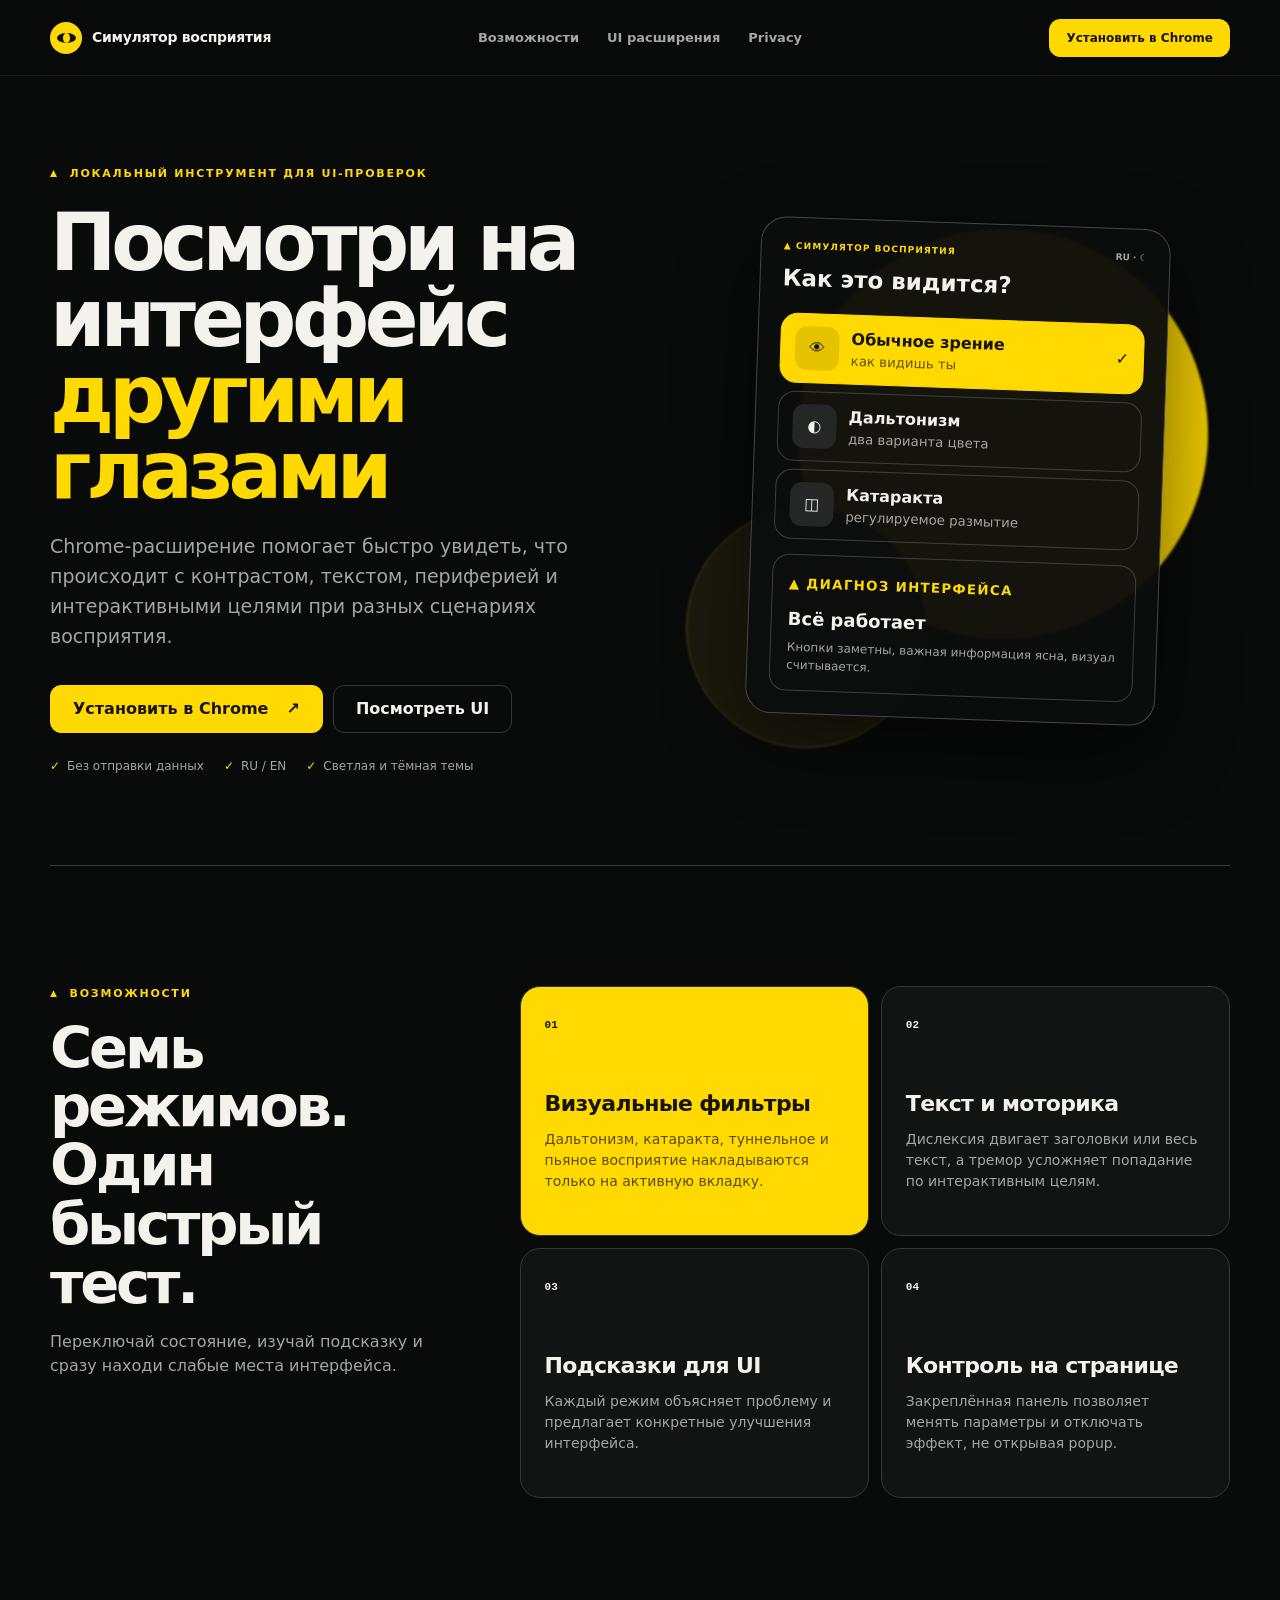
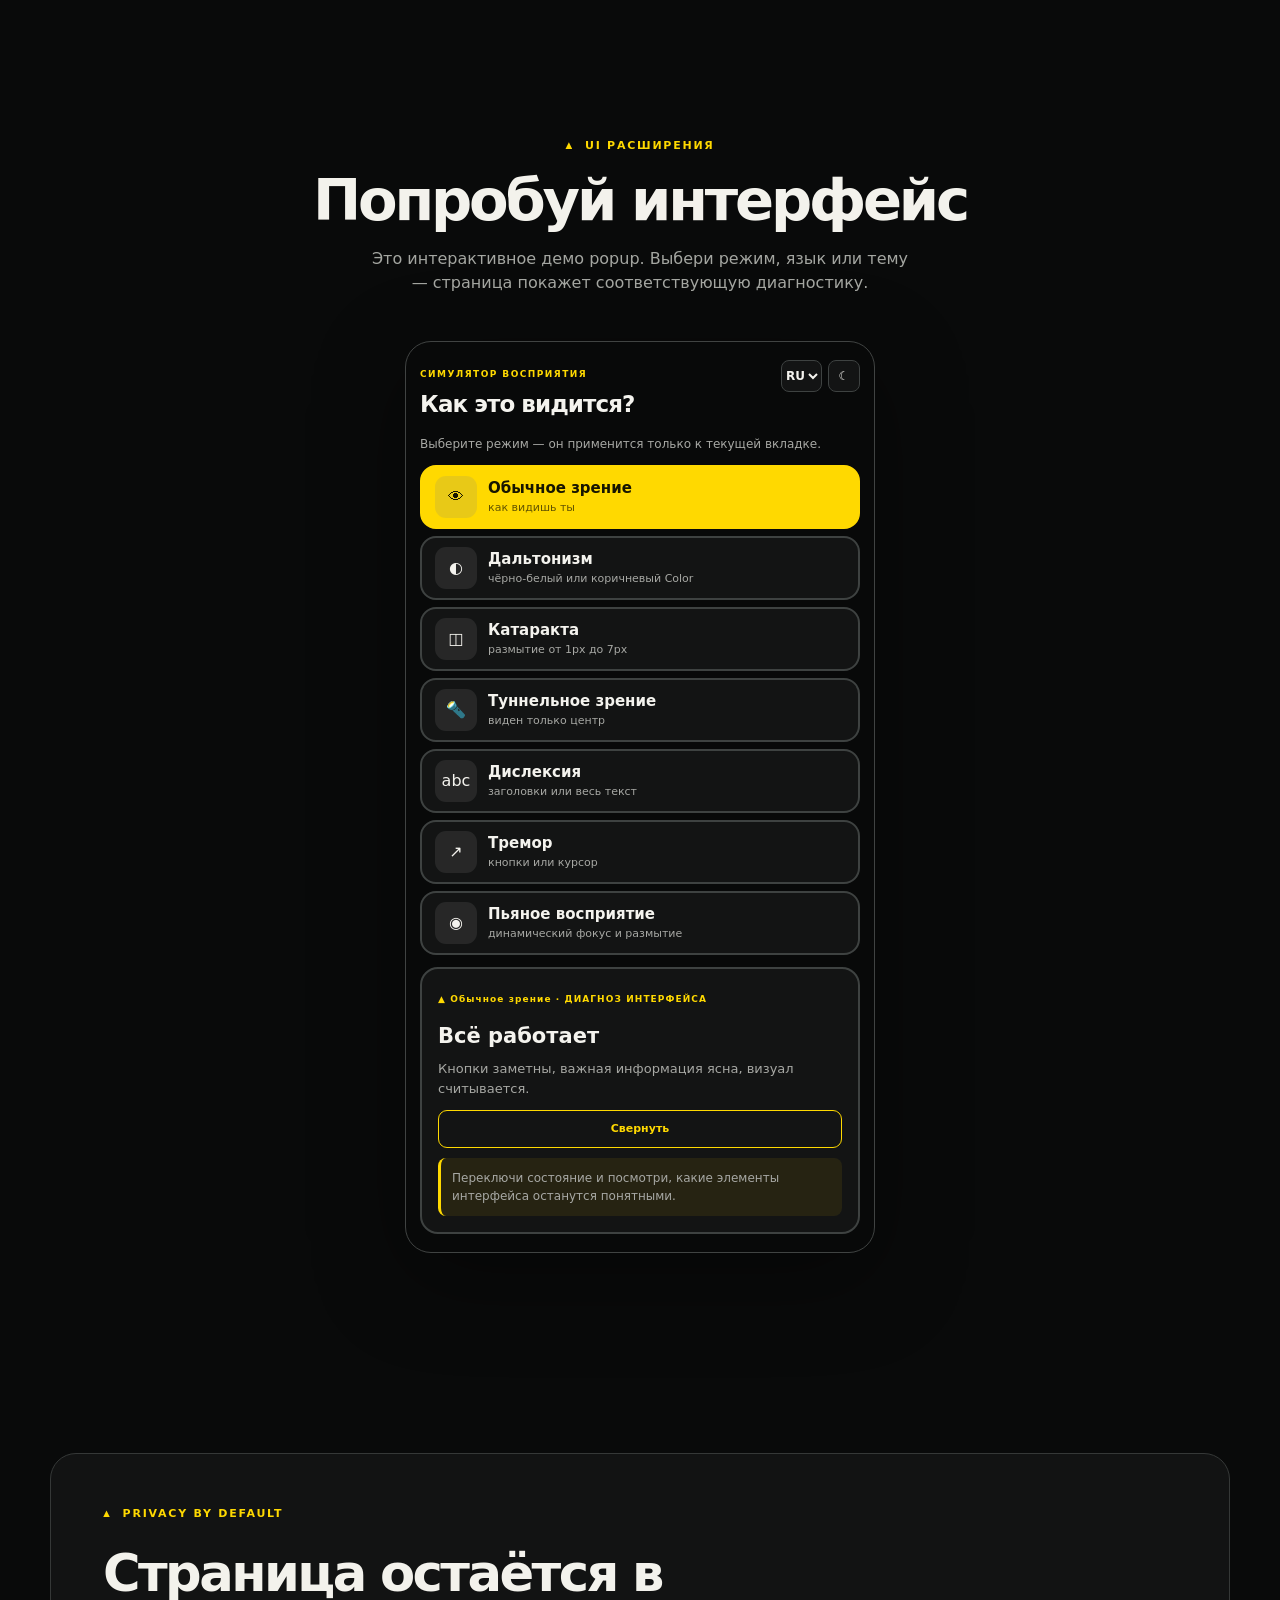
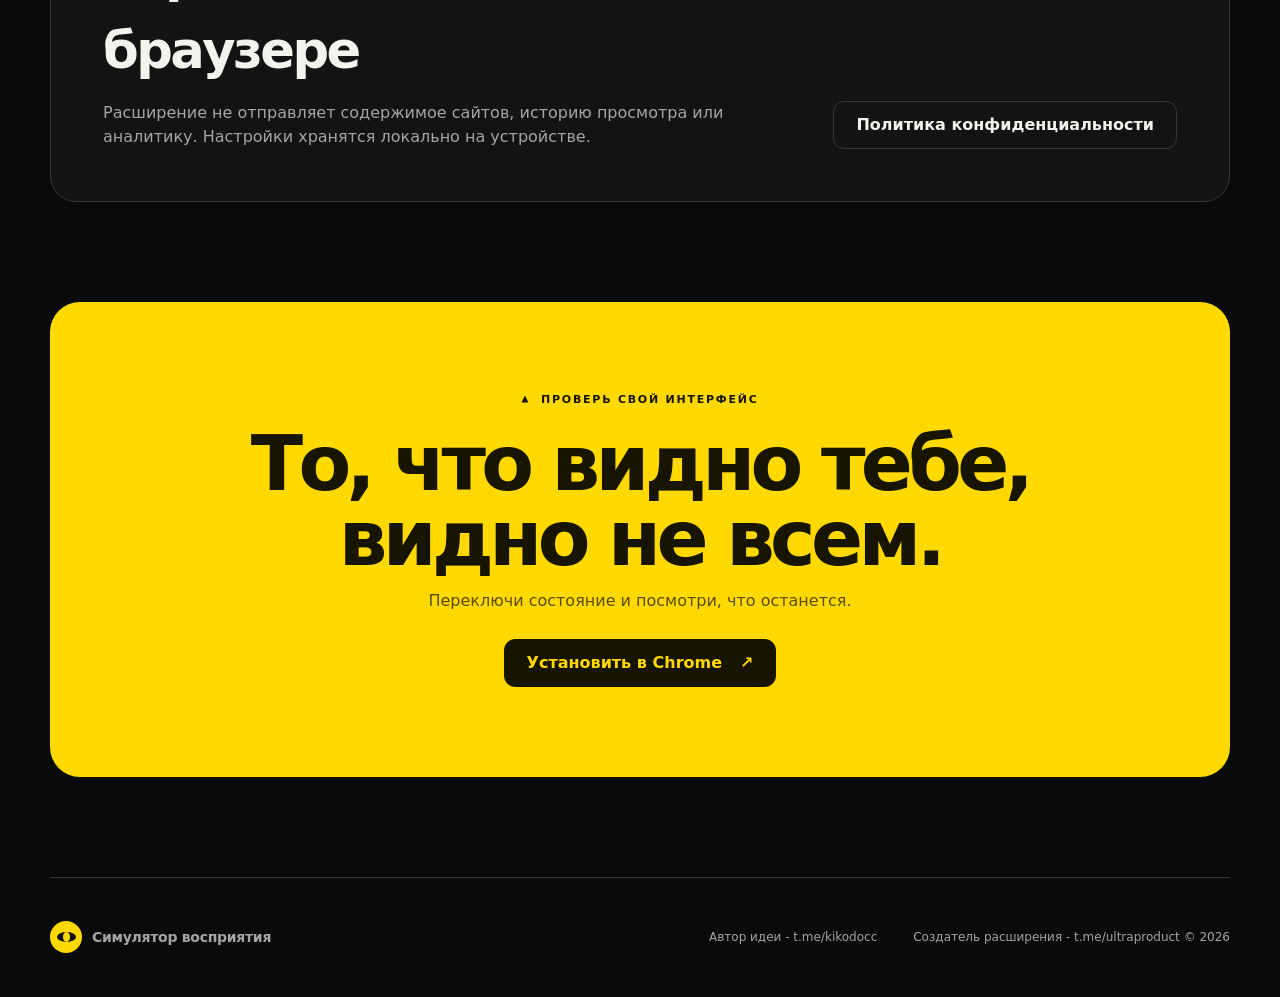
==== index.html @ 3be96ee4 "Update index.html" ====
<!doctype html>
<html lang="ru">
  <head>
    <meta charset="utf-8">
    <meta name="viewport" content="width=device-width, initial-scale=1">
    <meta name="description" content="Симулятор восприятия — локальное Chrome-расширение для проверки интерфейсов в режимах дальтонизма, катаракты, туннельного зрения, дислексии и тремора.">
    <meta name="theme-color" content="#0a0b0b">


    <meta name="yandex-verification" content="58c96ced6cbdc28e" />
<meta
  name="description"
  content="Locally test how the active webpage holds up under selected perception simulations."
/>

<link
  rel="canonical"
  href="https://sergeybukharev.github.io/perceptions/"
/>

<!-- Open Graph: превью ссылки в Telegram и других сервисах -->
<meta
  property="og:title"
  content="Perception Simulator — проверка доступности интерфейсов"
/>

<meta
  property="og:description"
  content="Locally test how the active webpage holds up under selected perception simulations."
/>

<meta property="og:type" content="website" />

<meta
  property="og:url"
  content="https://sergeybukharev.github.io/perceptions/"
/>

<meta
  property="og:image"
  content="https://sergeybukharev.github.io/perceptions/1200x630.png"
/>

<meta
  property="og:image:secure_url"
  content="https://sergeybukharev.github.io/perceptions/1200x630.png"
/>

<meta property="og:image:type" content="image/png" />
<meta property="og:image:width" content="1200" />
<meta property="og:image:height" content="630" />

<meta
  property="og:image:alt"
  content="Perception Simulator browser extension preview"
/>

<meta property="og:site_name" content="Perception Simulator" />
<meta property="og:locale" content="en_US" />

<!-- X / Twitter -->
<meta name="twitter:card" content="summary_large_image" />

<meta
  name="twitter:title"
  content="Perception Simulator — проверка доступности интерфейсов"
/>

<meta
  name="twitter:description"
  content="Locally test how the active webpage holds up under selected perception simulations."
/>

<meta
  name="twitter:image"
  content="https://sergeybukharev.github.io/perceptions/1200x630.png"
/>

<meta
  name="twitter:image:alt"
  content="Perception Simulator browser extension preview"
/>

<!-- Favicon -->
<link
  rel="icon"
  type="image/png"
  sizes="32x32"
  href="https://sergeybukharev.github.io/perceptions/favicon32.png"
/>

<link
  rel="icon"
  type="image/png"
  sizes="16x16"
  href="https://sergeybukharev.github.io/perceptions/favicon16.png"
/>
    
    <title>Симулятор восприятия — проверка доступности интерфейсов</title>
    <link rel="stylesheet" href="styles.css">
  </head>
  <body>
    <header class="site-header">
      <a class="brand" href="./" aria-label="Симулятор восприятия — главная">
        <span class="brand-eye" aria-hidden="true"><i></i></span>
        <span>Симулятор восприятия</span>
      </a>
      <nav class="nav" aria-label="Основная навигация">
        <a href="#features">Возможности</a>
        <a href="#demo">UI расширения</a>
        <a href="privacy.html">Privacy</a>
      </nav>
      <a class="button button--small" alt="установить симулятор в хром" href="https://chromewebstore.google.com/detail/dklicickmhdpbjmcmofjhabckcbckejk">Установить в Chrome</a>
    </header>

    <main>
      <section class="hero section-shell">
        <div class="hero-copy">
          <p class="kicker"><span></span> ЛОКАЛЬНЫЙ ИНСТРУМЕНТ ДЛЯ UI-ПРОВЕРОК</p>
          <h1>Посмотри на интерфейс <em>другими глазами</em></h1>
          <p class="hero-lead">Chrome-расширение помогает быстро увидеть, что происходит с контрастом, текстом, периферией и интерактивными целями при разных сценариях восприятия.</p>
          <div class="hero-actions">
            <a class="button" alt="установить симулятор восприятия в хром" href="https://chromewebstore.google.com/detail/dklicickmhdpbjmcmofjhabckcbckejk">Установить в Chrome <span aria-hidden="true">↗</span></a>
            <a class="button button--secondary" href="#demo">Посмотреть UI</a>
          </div>
          <ul class="trust-list" aria-label="Преимущества">
            <li>Без отправки данных</li>
            <li>RU / EN</li>
            <li>Светлая и тёмная темы</li>
          </ul>
        </div>

        <div class="hero-visual" aria-label="Пример интерфейса расширения">
          <div class="spotlight spotlight--one"></div>
          <div class="spotlight spotlight--two"></div>
          <div class="mini-popup">
            <div class="mini-top"><span>▲ СИМУЛЯТОР ВОСПРИЯТИЯ</span><b>RU · ☾</b></div>
            <h2>Как это видится?</h2>
            <div class="mini-mode is-active"><span>👁</span><div><b>Обычное зрение</b><small>как видишь ты</small></div><i>✓</i></div>
            <div class="mini-mode"><span>◐</span><div><b>Дальтонизм</b><small>два варианта цвета</small></div></div>
            <div class="mini-mode"><span>◫</span><div><b>Катаракта</b><small>регулируемое размытие</small></div></div>
            <div class="mini-diagnosis">
              <small>▲ ДИАГНОЗ ИНТЕРФЕЙСА</small>
              <b>Всё работает</b>
              <p>Кнопки заметны, важная информация ясна, визуал считывается.</p>
            </div>
          </div>
        </div>
      </section>

      <section id="features" class="features section-shell">
        <div class="section-heading">
          <p class="kicker"><span></span> ВОЗМОЖНОСТИ</p>
          <h2>Семь режимов.<br>Один быстрый тест.</h2>
          <p>Переключай состояние, изучай подсказку и сразу находи слабые места интерфейса.</p>
        </div>
        <div class="feature-grid">
          <article class="feature-card feature-card--accent"><span class="feature-number">01</span><h3>Визуальные фильтры</h3><p>Дальтонизм, катаракта, туннельное и пьяное восприятие накладываются только на активную вкладку.</p></article>
          <article class="feature-card"><span class="feature-number">02</span><h3>Текст и моторика</h3><p>Дислексия двигает заголовки или весь текст, а тремор усложняет попадание по интерактивным целям.</p></article>
          <article class="feature-card"><span class="feature-number">03</span><h3>Подсказки для UI</h3><p>Каждый режим объясняет проблему и предлагает конкретные улучшения интерфейса.</p></article>
          <article class="feature-card"><span class="feature-number">04</span><h3>Контроль на странице</h3><p>Закреплённая панель позволяет менять параметры и отключать эффект, не открывая popup.</p></article>
        </div>
      </section>

      <section id="demo" class="demo-section section-shell">
        <div class="section-heading section-heading--center">
          <p class="kicker"><span></span> UI РАСШИРЕНИЯ</p>
          <h2>Попробуй интерфейс</h2>
          <p>Это интерактивное демо popup. Выбери режим, язык или тему — страница покажет соответствующую диагностику.</p>
        </div>

        <div id="extension-demo" class="extension-demo" data-demo-theme="dark">
          <div class="demo-toolbar">
            <div><small data-copy="simulator">СИМУЛЯТОР ВОСПРИЯТИЯ</small><h3 data-copy="question">Как это видится?</h3></div>
            <div class="demo-controls">
              <select id="demo-language" aria-label="Язык демо"><option value="ru">RU</option><option value="en">EN</option></select>
              <button id="demo-theme" type="button" aria-label="Переключить тему">☾</button>
            </div>
          </div>
          <p class="demo-intro" data-copy="intro">Выберите режим — он применится только к текущей вкладке.</p>
          <div id="demo-modes" class="demo-modes"></div>
          <div id="demo-setting" class="demo-setting" hidden></div>
          <article class="demo-diagnosis">
            <small id="demo-label"></small>
            <h4 id="demo-title"></h4>
            <p id="demo-text"></p>
            <button id="demo-advice-toggle" type="button">Свернуть</button>
            <div id="demo-advice"></div>
          </article>
        </div>
      </section>

      <section class="privacy-callout section-shell">
        <div>
          <p class="kicker"><span></span> PRIVACY BY DEFAULT</p>
          <h2>Страница остаётся в браузере</h2>
          <p>Расширение не отправляет содержимое сайтов, историю просмотра или аналитику. Настройки хранятся локально на устройстве.</p>
        </div>
        <a class="button button--secondary" href="privacy.html">Политика конфиденциальности</a>
      </section>

      <section class="final-cta section-shell">
        <p class="kicker"><span></span> ПРОВЕРЬ СВОЙ ИНТЕРФЕЙС</p>
        <h2>То, что видно тебе,<br>видно не всем.</h2>
        <p>Переключи состояние и посмотри, что останется.</p>
        <a class="button" alt="установить симулятор в хром" href="https://chromewebstore.google.com/detail/dklicickmhdpbjmcmofjhabckcbckejk">Установить в Chrome <span aria-hidden="true">↗</span></a>
      </section>
    </main>

    <footer class="footer section-shell">
      <a class="brand" href="https://chromewebstore.google.com/detail/dklicickmhdpbjmcmofjhabckcbckejk"><span class="brand-eye" aria-hidden="true"><i></i></span><span>Симулятор восприятия</span></a>
      <div class="footer-links">
        
         
        <p>Автор идеи - <a href="https://t.me/kikodocc" target="_blank" rel="noopener noreferrer">t.me/kikodocc</a></p>
      </div>
      <p>Создатель расширения - <a href="https://t.me/ultraproduct" target="_blank" rel="noopener noreferrer">t.me/ultraproduct</a> © 2026</p>
    </footer>

    <script src="site.js"></script>
  </body>
</html>
---- styles.css ----
:root {
  --bg: #090a0a;
  --surface: #121313;
  --surface-2: #191a1a;
  --border: #353837;
  --text: #f3f2ec;
  --muted: #a4a6a1;
  --yellow: #ffd900;
  --yellow-soft: #29250d;
  --max: 1180px;
}

* { box-sizing: border-box; }
html { scroll-behavior: smooth; }
body { margin: 0; background: var(--bg); color: var(--text); font: 16px/1.5 Inter, ui-sans-serif, system-ui, -apple-system, BlinkMacSystemFont, "Segoe UI", sans-serif; }
a { color: inherit; text-decoration: none; }
button, select, input { font: inherit; }
.section-shell { width: min(calc(100% - 40px), var(--max)); margin-inline: auto; }

.site-header { position: sticky; top: 0; z-index: 20; display: grid; grid-template-columns: 1fr auto 1fr; align-items: center; min-height: 76px; padding: 0 max(20px, calc((100vw - var(--max)) / 2)); border-bottom: 1px solid rgba(255,255,255,.08); background: rgba(9,10,10,.84); -webkit-backdrop-filter: blur(16px); backdrop-filter: blur(16px); }
.brand { display: inline-flex; align-items: center; gap: 10px; width: fit-content; font-size: 14px; font-weight: 800; letter-spacing: -.02em; }
.brand-eye { position: relative; display: grid; width: 32px; height: 32px; place-items: center; border-radius: 50%; background: var(--yellow); }
.brand-eye::before { content: ""; width: 19px; height: 10px; border-radius: 50%; background: #111; }
.brand-eye i { position: absolute; width: 7px; height: 10px; border-radius: 50%; background: var(--yellow); }
.nav { display: flex; gap: 28px; color: var(--muted); font-size: 13px; font-weight: 700; }
.nav a:hover { color: var(--text); }
.site-header > .button { justify-self: end; }

.button { display: inline-flex; min-height: 48px; align-items: center; justify-content: center; gap: 18px; padding: 0 22px; border: 1px solid var(--yellow); border-radius: 11px; background: var(--yellow); color: #181600; font-weight: 850; transition: transform .18s ease, background .18s ease; }
.button:hover { transform: translateY(-2px); }
.button--small { min-height: 38px; padding-inline: 16px; font-size: 12px; }
.button--secondary { border-color: var(--border); background: transparent; color: var(--text); }
.button--secondary:hover { border-color: var(--yellow); }
.kicker { margin: 0; color: var(--yellow); font-size: 11px; font-weight: 850; letter-spacing: .16em; }
.kicker span { display: inline-block; width: 7px; height: 7px; margin-right: 7px; background: currentColor; clip-path: polygon(50% 0, 100% 100%, 0 100%); }

.hero { display: grid; grid-template-columns: 1.02fr .98fr; min-height: 730px; align-items: center; gap: 70px; padding-block: 90px; }
.hero h1 { max-width: 680px; margin: 22px 0 22px; font-size: clamp(48px, 6.2vw, 84px); line-height: .96; letter-spacing: -.065em; }
.hero h1 em { color: var(--yellow); font-style: normal; }
.hero-lead { max-width: 610px; margin: 0; color: var(--muted); font-size: 19px; line-height: 1.58; }
.hero-actions { display: flex; flex-wrap: wrap; gap: 10px; margin-top: 34px; }
.trust-list { display: flex; flex-wrap: wrap; gap: 20px; margin: 24px 0 0; padding: 0; color: var(--muted); font-size: 12px; list-style: none; }
.trust-list li::before { content: "✓"; margin-right: 7px; color: var(--yellow); font-weight: 900; }
.hero-visual { position: relative; min-height: 590px; }
.spotlight { position: absolute; border-radius: 50%; filter: blur(1px); }
.spotlight--one { inset: 9% 4% auto auto; width: 410px; height: 410px; background: var(--yellow); opacity: .92; }
.spotlight--two { inset: auto auto 3% 0; width: 240px; height: 240px; border: 1px solid #4a451d; background: #1c1a0d; }
.mini-popup { position: absolute; top: 50%; left: 50%; width: min(410px, 92%); padding: 22px; border: 1px solid #444746; border-radius: 26px; background: rgba(12,13,13,.96); box-shadow: 0 28px 80px rgba(0,0,0,.48); transform: translate(-50%, -50%) rotate(2deg); }
.mini-top { display: flex; justify-content: space-between; color: var(--yellow); font-size: 9px; font-weight: 850; letter-spacing: .12em; }
.mini-top b { color: var(--muted); letter-spacing: 0; }
.mini-popup h2 { margin: 7px 0 18px; font-size: 23px; }
.mini-mode { display: flex; min-height: 70px; align-items: center; gap: 12px; margin-top: 8px; padding: 10px 14px; border: 1px solid #3c3f3e; border-radius: 17px; }
.mini-mode > span { display: grid; width: 44px; height: 44px; place-items: center; border-radius: 12px; background: #252727; }
.mini-mode div { display: grid; }
.mini-mode small { color: var(--muted); }
.mini-mode i { margin-left: auto; font-style: normal; font-weight: 900; }
.mini-mode.is-active { border-color: var(--yellow); background: var(--yellow); color: #171500; }
.mini-mode.is-active > span { background: rgba(0,0,0,.1); }
.mini-mode.is-active small { color: rgba(0,0,0,.62); }
.mini-diagnosis { margin-top: 15px; padding: 16px; border: 1px solid #3c3f3e; border-radius: 17px; }
.mini-diagnosis small { color: var(--yellow); font-weight: 850; letter-spacing: .1em; }
.mini-diagnosis b { display: block; margin-top: 10px; font-size: 18px; }
.mini-diagnosis p { margin: 6px 0 0; color: var(--muted); font-size: 12px; }

.features { display: grid; grid-template-columns: .72fr 1.28fr; gap: 70px; padding-block: 120px; border-top: 1px solid var(--border); }
.section-heading h2 { margin: 17px 0; font-size: clamp(38px, 4.5vw, 62px); line-height: 1.02; letter-spacing: -.055em; }
.section-heading > p:last-child { max-width: 540px; margin: 0; color: var(--muted); }
.feature-grid { display: grid; grid-template-columns: repeat(2, 1fr); gap: 12px; }
.feature-card { min-height: 250px; padding: 24px; border: 1px solid var(--border); border-radius: 20px; background: var(--surface); }
.feature-card--accent { background: var(--yellow); color: #171500; }
.feature-card h3 { margin: 52px 0 9px; font-size: 22px; letter-spacing: -.03em; }
.feature-card p { margin: 0; color: var(--muted); font-size: 14px; }
.feature-card--accent p { color: rgba(0,0,0,.65); }
.feature-number { font: 800 11px/1 ui-monospace, monospace; }

.demo-section { padding-block: 120px; }
.section-heading--center { max-width: 760px; margin: 0 auto 46px; text-align: center; }
.section-heading--center > p:last-child { margin-inline: auto; }
.extension-demo { width: min(100%, 470px); margin: 0 auto; padding: 18px 14px; border: 1px solid #404342; border-radius: 26px; background: #080909; color: #f4f3ee; box-shadow: 0 25px 90px rgba(0,0,0,.38); --demo-surface:#131414; --demo-border:#3e4241; --demo-text:#f4f3ee; --demo-muted:#a7a8a4; --demo-accent:#ffd900; --demo-ink:#171500; }
.extension-demo[data-demo-theme="light"] { background: #f5f4ef; color: #1a1b1a; --demo-surface:#fff; --demo-border:#cbcbc3; --demo-text:#1a1b1a; --demo-muted:#666863; --demo-accent:#333; --demo-ink:#fff; }
.demo-toolbar { display: flex; align-items: flex-start; justify-content: space-between; gap: 14px; }
.demo-toolbar small { color: var(--demo-accent); font-size: 9px; font-weight: 850; letter-spacing: .16em; }
.demo-toolbar h3 { margin: 3px 0 0; font-size: 23px; letter-spacing: -.04em; }
.demo-controls { display: flex; gap: 6px; }
.demo-controls select, .demo-controls button { height: 32px; border: 1px solid var(--demo-border); border-radius: 8px; background: var(--demo-surface); color: var(--demo-text); font-size: 12px; font-weight: 800; }
.demo-controls button { width: 32px; cursor: pointer; }
.demo-intro { margin: 13px 0 12px; color: var(--demo-muted); font-size: 12px; }
.demo-modes { display: grid; gap: 7px; }
.demo-mode { display: flex; min-height: 64px; align-items: center; gap: 11px; padding: 8px 13px; border: 2px solid var(--demo-border); border-radius: 16px; background: var(--demo-surface); color: var(--demo-text); text-align: left; cursor: pointer; }
.demo-mode:hover { border-color: var(--demo-muted); }
.demo-mode.is-selected { border-color: var(--demo-accent); background: var(--demo-accent); color: var(--demo-ink); }
.demo-mode-icon { display: grid; width: 42px; height: 42px; flex: 0 0 42px; place-items: center; border-radius: 11px; background: rgba(127,128,128,.18); }
.demo-mode-copy { display: grid; }
.demo-mode-copy b { font-size: 15px; }
.demo-mode-copy small { color: var(--demo-muted); font-size: 11px; }
.demo-mode.is-selected .demo-mode-copy small { color: color-mix(in srgb, var(--demo-ink) 68%, transparent); }
.demo-setting { margin-top: 10px; padding: 13px; border: 1px solid var(--demo-border); border-radius: 14px; background: var(--demo-surface); }
.demo-setting label { display: flex; justify-content: space-between; margin-bottom: 9px; color: var(--demo-muted); font-size: 11px; font-weight: 800; }
.demo-setting select, .demo-setting input { width: 100%; accent-color: var(--demo-accent); }
.demo-diagnosis { margin-top: 12px; padding: 16px; border: 2px solid var(--demo-border); border-radius: 18px; background: var(--demo-surface); }
.demo-diagnosis > small { color: var(--demo-accent); font-size: 9px; font-weight: 850; letter-spacing: .12em; }
.demo-diagnosis h4 { margin: 12px 0 7px; font-size: 21px; }
.demo-diagnosis p { margin: 0; color: var(--demo-muted); font-size: 13px; }
.demo-diagnosis button { width: 100%; min-height: 38px; margin-top: 12px; border: 1px solid var(--demo-accent); border-radius: 9px; background: transparent; color: var(--demo-accent); font-size: 11px; font-weight: 850; cursor: pointer; }
#demo-advice { margin-top: 10px; padding: 11px; border-left: 3px solid var(--demo-accent); border-radius: 8px; background: color-mix(in srgb, var(--demo-accent) 8%, transparent); color: var(--demo-muted); font-size: 12px; }

.privacy-callout { display: flex; align-items: end; justify-content: space-between; gap: 40px; margin-block: 80px; padding: 52px; border: 1px solid var(--border); border-radius: 26px; background: var(--surface); }
.privacy-callout h2 { margin: 12px 0; font-size: clamp(32px, 4vw, 52px); letter-spacing: -.05em; }
.privacy-callout p:last-child { max-width: 700px; margin: 0; color: var(--muted); }
.privacy-callout .button { flex: 0 0 auto; }
.final-cta { margin-block: 100px; padding: 90px 30px; border-radius: 30px; background: var(--yellow); color: #171500; text-align: center; }
.final-cta .kicker { color: #171500; }
.final-cta h2 { margin: 18px 0 12px; font-size: clamp(48px, 6vw, 78px); line-height: .98; letter-spacing: -.06em; }
.final-cta > p:not(.kicker) { margin: 0 0 26px; color: rgba(0,0,0,.65); }
.final-cta .button { border-color: #171500; background: #171500; color: var(--yellow); }
.footer { display: grid; grid-template-columns: 1fr auto auto; align-items: center; gap: 36px; min-height: 120px; border-top: 1px solid var(--border); color: var(--muted); font-size: 12px; }
.footer-links { display: flex; gap: 24px; }
.footer a:hover { color: var(--text); }

.privacy-page { min-height: calc(100vh - 196px); padding-block: 80px 120px; }
.privacy-hero { max-width: 820px; margin-bottom: 48px; }
.privacy-hero h1 { margin: 18px 0; font-size: clamp(48px, 7vw, 82px); line-height: .98; letter-spacing: -.06em; }
.privacy-hero p:last-child { color: var(--muted); font-size: 18px; }
.privacy-content { max-width: 820px; }
.privacy-content section { margin-top: 12px; padding: 26px; border: 1px solid var(--border); border-radius: 18px; background: var(--surface); }
.privacy-content h2 { margin: 0 0 10px; font-size: 20px; }
.privacy-content p, .privacy-content li { color: var(--muted); }
.privacy-content a { color: var(--yellow); text-decoration: underline; text-underline-offset: 3px; }

@media (max-width: 900px) {
  .site-header { grid-template-columns: 1fr auto; }
  .nav { display: none; }
  .hero { grid-template-columns: 1fr; gap: 20px; padding-top: 70px; }
  .hero-visual { min-height: 620px; }
  .features { grid-template-columns: 1fr; }
  .privacy-callout { align-items: flex-start; flex-direction: column; }
  .footer { grid-template-columns: 1fr; gap: 18px; padding-block: 30px; }
}

@media (max-width: 620px) {
  .section-shell { width: min(calc(100% - 24px), var(--max)); }
  .site-header { min-height: 66px; padding-inline: 12px; }
  .site-header .brand span:last-child { display: none; }
  .site-header > .button { min-height: 36px; padding-inline: 12px; font-size: 11px; }
  .hero { min-height: auto; padding-block: 60px; }
  .hero h1 { font-size: 49px; }
  .hero-lead { font-size: 16px; }
  .hero-actions .button { width: 100%; }
  .hero-visual { min-height: 560px; }
  .spotlight--one { width: 310px; height: 310px; }
  .mini-popup { width: 100%; padding: 15px; transform: translate(-50%, -50%); }
  .features, .demo-section { padding-block: 80px; }
  .feature-grid { grid-template-columns: 1fr; }
  .feature-card { min-height: 220px; }
  .extension-demo { border-radius: 20px; }
  .privacy-callout { margin-block: 40px; padding: 28px; }
  .final-cta { margin-block: 60px; padding: 60px 18px; }
  .footer-links { align-items: flex-start; flex-direction: column; gap: 10px; }
}

@media (prefers-reduced-motion: reduce) {
  html { scroll-behavior: auto; }
  *, *::before, *::after { transition: none !important; }
}
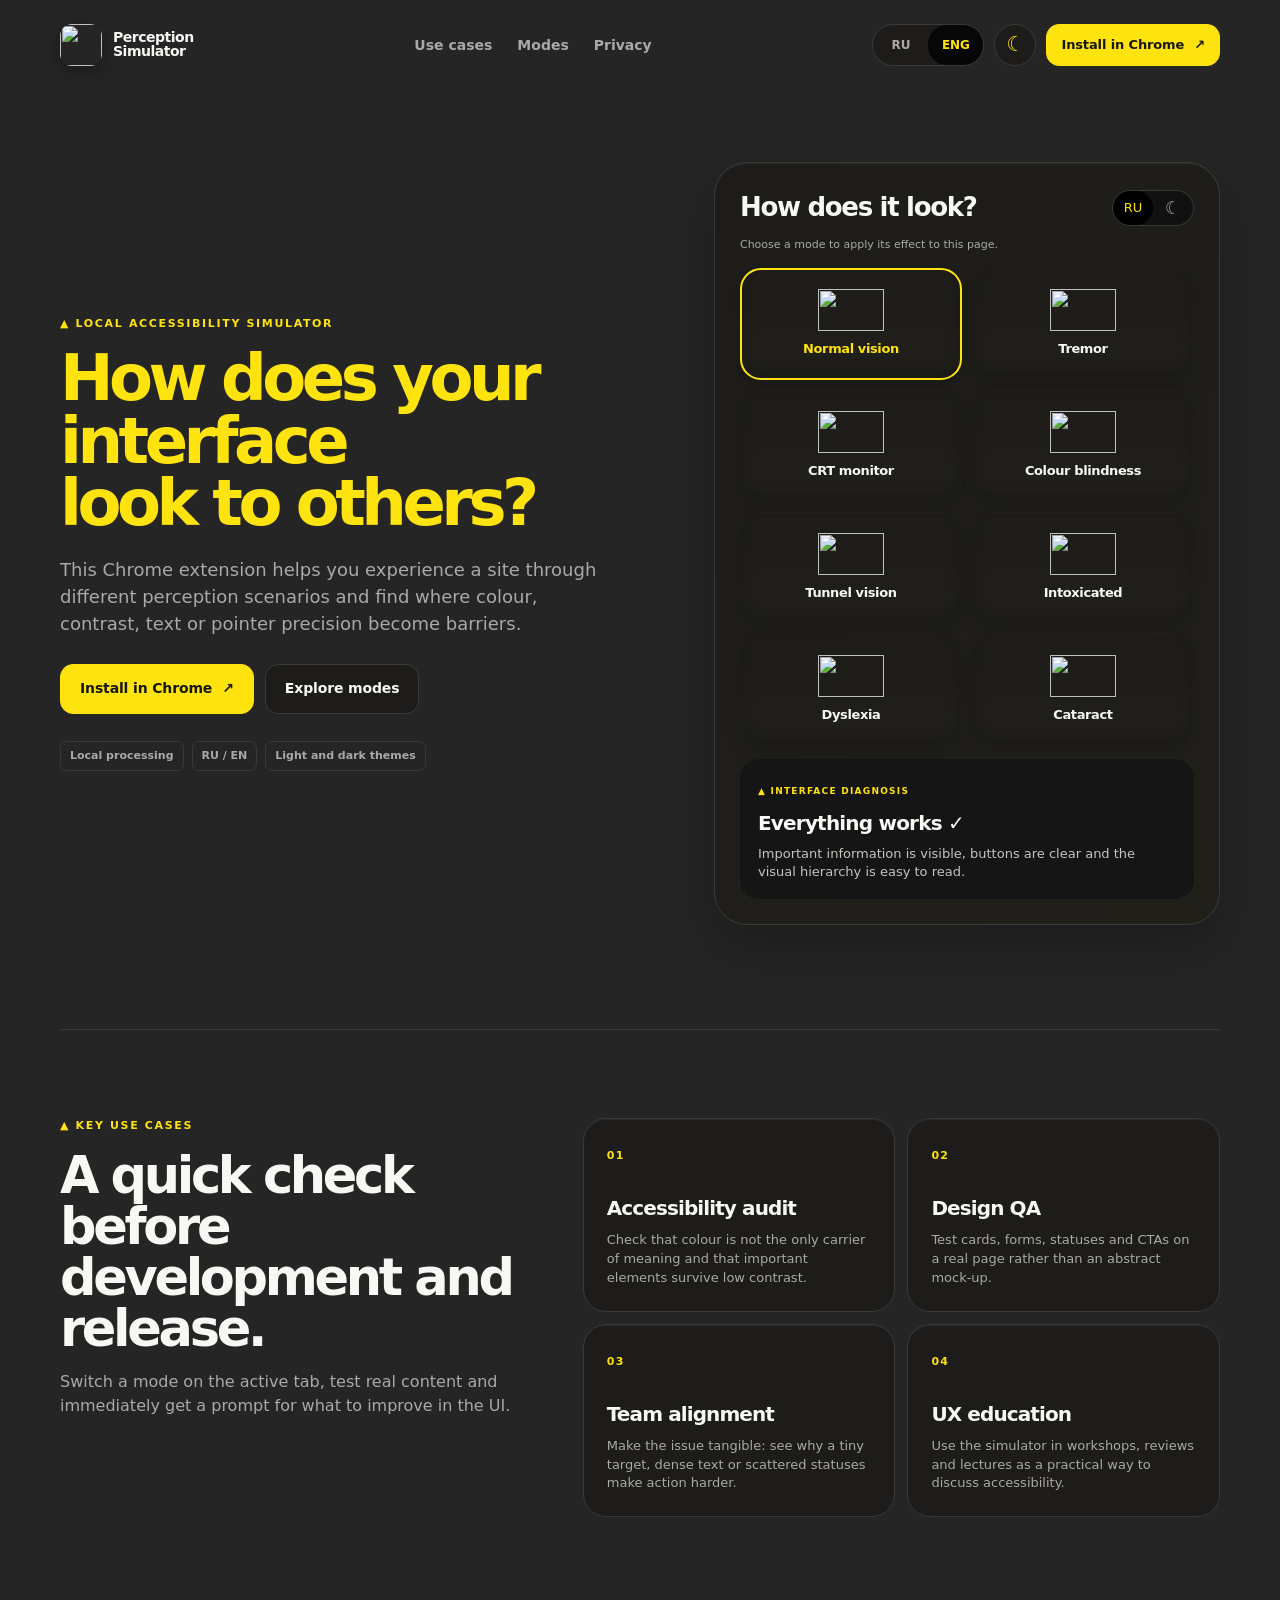
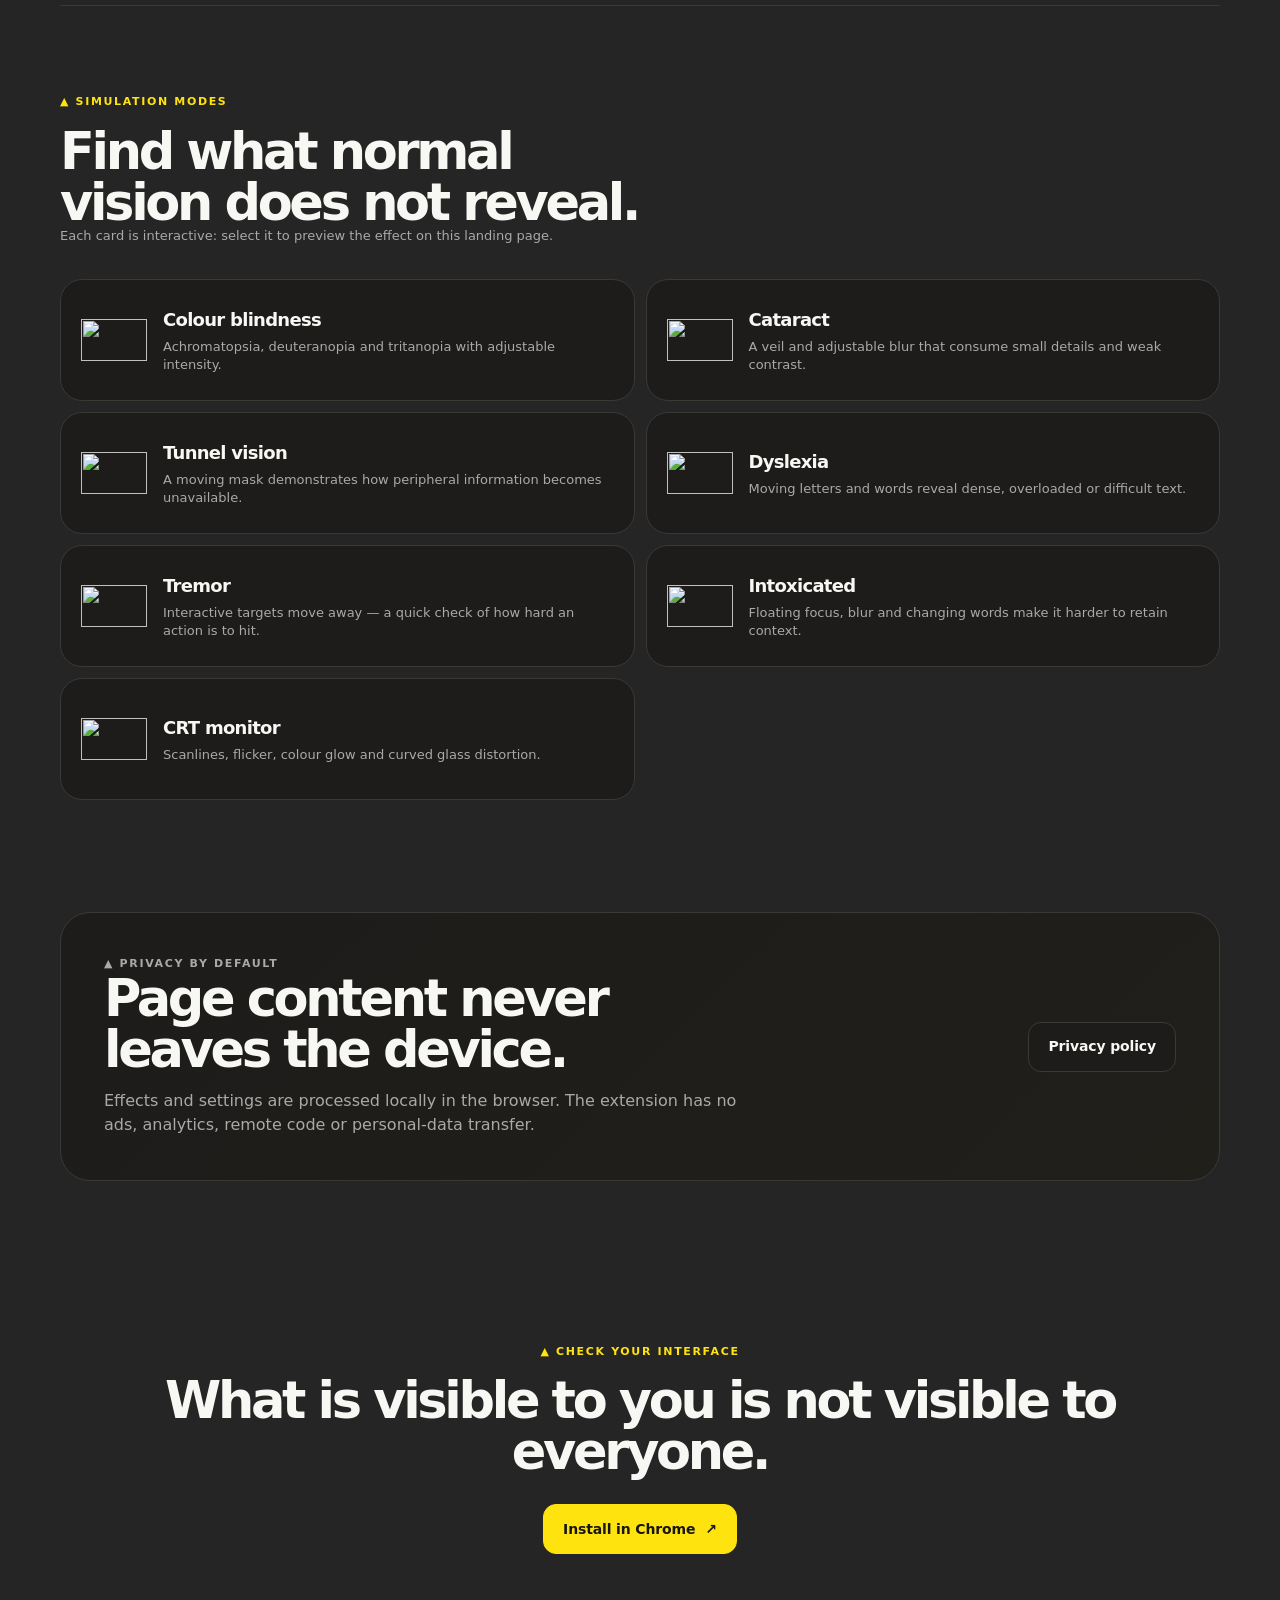
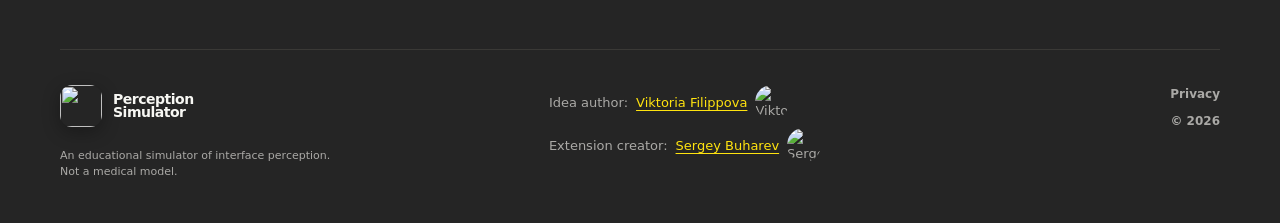
==== commit 25663b4c: "Add files via upload" ====
--- a/index.html
+++ b/index.html
@@ -3,11 +3,15 @@
   <head>
     <meta charset="utf-8">
     <meta name="viewport" content="width=device-width, initial-scale=1">
-    <meta name="description" content="Симулятор восприятия — локальное Chrome-расширение для проверки интерфейсов в режимах дальтонизма, катаракты, туннельного зрения, дислексии и тремора.">
-    <meta name="theme-color" content="#0a0b0b">
-
-
-    <meta name="yandex-verification" content="58c96ced6cbdc28e" />
+    <meta name="description" content="Perception Simulator — локальный Chrome-симулятор восприятия для проверки доступности, контраста, текста и интерактивных целей в интерфейсах.">
+    <meta name="theme-color" content="#252525">
+    <title>Perception Simulator — проверь интерфейс другими глазами</title>
+    <link rel="icon" type="image/png" href="assets/logo.png">
+    <link rel="apple-touch-icon" href="assets/logo.png">
+    <link rel="stylesheet" href="styles.css">
+
+
+<meta name="yandex-verification" content="58c96ced6cbdc28e" />
 <meta
   name="description"
   content="Locally test how the active webpage holds up under selected perception simulations."
@@ -38,12 +42,12 @@
 
 <meta
   property="og:image"
-  content="https://sergeybukharev.github.io/perceptions/1200x630.png"
+  content="https://sergeybukharev.github.io/perceptions/1200x630_2.png"
 />
 
 <meta
   property="og:image:secure_url"
-  content="https://sergeybukharev.github.io/perceptions/1200x630.png"
+  content="https://sergeybukharev.github.io/perceptions/1200x630_2.png"
 />
 
 <meta property="og:image:type" content="image/png" />
@@ -81,142 +85,133 @@
   content="Perception Simulator browser extension preview"
 />
 
-<!-- Favicon -->
-<link
-  rel="icon"
-  type="image/png"
-  sizes="32x32"
-  href="https://sergeybukharev.github.io/perceptions/favicon32.png"
-/>
-
-<link
-  rel="icon"
-  type="image/png"
-  sizes="16x16"
-  href="https://sergeybukharev.github.io/perceptions/favicon16.png"
-/>
+
     
-    <title>Симулятор восприятия — проверка доступности интерфейсов</title>
-    <link rel="stylesheet" href="styles.css">
   </head>
-  <body>
-    <header class="site-header">
-      <a class="brand" href="./" aria-label="Симулятор восприятия — главная">
-        <span class="brand-eye" aria-hidden="true"><i></i></span>
-        <span>Симулятор восприятия</span>
-      </a>
-      <nav class="nav" aria-label="Основная навигация">
-        <a href="#features">Возможности</a>
-        <a href="#demo">UI расширения</a>
-        <a href="privacy.html">Privacy</a>
-      </nav>
-      <a class="button button--small" alt="установить симулятор в хром" href="https://chromewebstore.google.com/detail/dklicickmhdpbjmcmofjhabckcbckejk">Установить в Chrome</a>
-    </header>
-
-    <main>
-      <section class="hero section-shell">
-        <div class="hero-copy">
-          <p class="kicker"><span></span> ЛОКАЛЬНЫЙ ИНСТРУМЕНТ ДЛЯ UI-ПРОВЕРОК</p>
-          <h1>Посмотри на интерфейс <em>другими глазами</em></h1>
-          <p class="hero-lead">Chrome-расширение помогает быстро увидеть, что происходит с контрастом, текстом, периферией и интерактивными целями при разных сценариях восприятия.</p>
-          <div class="hero-actions">
-            <a class="button" alt="установить симулятор восприятия в хром" href="https://chromewebstore.google.com/detail/dklicickmhdpbjmcmofjhabckcbckejk">Установить в Chrome <span aria-hidden="true">↗</span></a>
-            <a class="button button--secondary" href="#demo">Посмотреть UI</a>
-          </div>
-          <ul class="trust-list" aria-label="Преимущества">
-            <li>Без отправки данных</li>
-            <li>RU / EN</li>
-            <li>Светлая и тёмная темы</li>
-          </ul>
+  <body data-theme="dark">
+    <div class="site-content" data-site-mode="normal">
+      <header class="header shell">
+        <a class="brand" href="./" data-i18n-aria-label="brandAria">
+          <img src="assets/logo.png" width="42" height="42" alt="">
+          <span>Perception<br>Simulator</span>
+        </a>
+        <nav class="nav" data-i18n-aria-label="navAria">
+          <a href="#use-cases" data-i18n="navCases">Сценарии</a>
+          <a href="#modes" data-i18n="navModes">Режимы</a>
+          <a href="privacy.html" data-i18n="navPrivacy">Privacy</a>
+        </nav>
+        <div class="header-actions">
+          <div class="language-toggle" role="group" data-i18n-aria-label="languageAria">
+            <button type="button" data-language-choice="ru" aria-pressed="true">RU</button>
+            <button type="button" data-language-choice="en" aria-pressed="false">ENG</button>
+          </div>
+          <button id="theme-toggle" class="theme-toggle" type="button" data-i18n-aria-label="themeAria" data-i18n-title="themeAria" title="Переключить тему">☾</button>
+          <a class="button button--compact" href="./"><span data-i18n="install">Установить в Chrome</span> <span aria-hidden="true">↗</span></a>
         </div>
-
-        <div class="hero-visual" aria-label="Пример интерфейса расширения">
-          <div class="spotlight spotlight--one"></div>
-          <div class="spotlight spotlight--two"></div>
-          <div class="mini-popup">
-            <div class="mini-top"><span>▲ СИМУЛЯТОР ВОСПРИЯТИЯ</span><b>RU · ☾</b></div>
-            <h2>Как это видится?</h2>
-            <div class="mini-mode is-active"><span>👁</span><div><b>Обычное зрение</b><small>как видишь ты</small></div><i>✓</i></div>
-            <div class="mini-mode"><span>◐</span><div><b>Дальтонизм</b><small>два варианта цвета</small></div></div>
-            <div class="mini-mode"><span>◫</span><div><b>Катаракта</b><small>регулируемое размытие</small></div></div>
-            <div class="mini-diagnosis">
-              <small>▲ ДИАГНОЗ ИНТЕРФЕЙСА</small>
-              <b>Всё работает</b>
-              <p>Кнопки заметны, важная информация ясна, визуал считывается.</p>
+      </header>
+
+      <main>
+        <section class="hero shell">
+          <div class="hero-copy">
+            <p class="eyebrow" data-i18n="heroEyebrow">▲ ЛОКАЛЬНЫЙ СИМУЛЯТОР ДОСТУПНОСТИ</p>
+            <h1><span data-i18n="heroTitleFirst">Как ваш интерфейс</span><br><span data-i18n="heroTitleAccent">видится другим?</span></h1>
+            <p class="lead" data-i18n="heroLead">Расширение для Chrome помогает увидеть сайт через разные сценарии восприятия — и найти места, где цвет, контраст, текст или точность курсора становятся барьером.</p>
+            <div class="hero-actions">
+              <a class="button" href="./"><span data-i18n="install">Установить в Chrome</span> <span aria-hidden="true">↗</span></a>
+              <a class="button button--ghost" href="#modes" data-i18n="viewModes">Посмотреть режимы</a>
             </div>
-          </div>
+            <ul class="facts" data-i18n-aria-label="factsAria">
+              <li data-i18n="factLocal">Локальная обработка</li>
+              <li>RU / EN</li>
+              <li data-i18n="factThemes">Светлая и тёмная темы</li>
+            </ul>
+          </div>
+
+          <section class="popup-preview" data-i18n-aria-label="previewAria">
+            <div class="preview-top">
+              <p data-i18n="previewTitle">Как это видится?</p>
+              <div><span>RU</span><b>☾</b></div>
+            </div>
+            <p class="preview-note" data-i18n="previewNote">Нажмите на режим — эффект применится к этой странице.</p>
+            <div class="preview-grid">
+              <button class="preview-mode is-active" type="button" data-filter-control data-mode="normal" aria-pressed="true"><img src="assets/mode-icons/normal.svg" width="66" height="42" alt=""><b data-i18n="modeNormal">Обычное зрение</b></button>
+              <button class="preview-mode" type="button" data-filter-control data-mode="tremor" aria-pressed="false"><img src="assets/mode-icons/tremor.svg" width="66" height="42" alt=""><b data-i18n="modeTremor">Тремор</b></button>
+              <button class="preview-mode" type="button" data-filter-control data-mode="crt" aria-pressed="false"><img src="assets/mode-icons/crt.svg" width="66" height="42" alt=""><b data-i18n="modeCrt">CRT монитор</b></button>
+              <button class="preview-mode" type="button" data-filter-control data-mode="colorblind" aria-pressed="false"><img src="assets/mode-icons/colorblind.svg" width="66" height="42" alt=""><b data-i18n="modeColorblind">Дальтонизм</b></button>
+              <button class="preview-mode" type="button" data-filter-control data-mode="tunnel" aria-pressed="false"><img src="assets/mode-icons/tunnel.svg" width="66" height="42" alt=""><b data-i18n="modeTunnel">Туннельное зрение</b></button>
+              <button class="preview-mode" type="button" data-filter-control data-mode="drunk" aria-pressed="false"><img src="assets/mode-icons/drunk.svg" width="66" height="42" alt=""><b data-i18n="modeDrunk">Выпивший</b></button>
+              <button class="preview-mode" type="button" data-filter-control data-mode="dyslexia" aria-pressed="false"><img src="assets/mode-icons/dyslexia.svg" width="66" height="42" alt=""><b data-i18n="modeDyslexia">Дислексия</b></button>
+              <button class="preview-mode" type="button" data-filter-control data-mode="cataract" aria-pressed="false"><img src="assets/mode-icons/cataract.png" width="66" height="42" alt=""><b data-i18n="modeCataract">Катаракта</b></button>
+            </div>
+            <article class="preview-diagnosis">
+              <small data-i18n="diagnosisEyebrow">▲ ДИАГНОЗ ИНТЕРФЕЙСА</small>
+              <h2 data-site-diagnosis-title>Всё работает <span>✓</span></h2>
+              <p data-site-diagnosis-copy>Важная информация заметна, кнопки понятны, визуальная иерархия читается.</p>
+            </article>
+          </section>
+        </section>
+
+        <section id="use-cases" class="shell section">
+          <div class="section-copy">
+            <p class="eyebrow" data-i18n="casesEyebrow">▲ ОСНОВНЫЕ СЦЕНАРИИ</p>
+            <h2 data-i18n="casesTitle">Быстрая проверка до разработки и релиза.</h2>
+            <p data-i18n="casesLead">Переключите режим на открытой вкладке, проверьте реальный контент и сразу получите подсказку, что улучшить в UI.</p>
+          </div>
+          <div class="use-case-grid">
+            <article><span>01</span><h3 data-i18n="case1Title">Аудит доступности</h3><p data-i18n="case1Copy">Проверьте, не несёт ли цвет единственный смысл и не теряются ли важные элементы при слабом контрасте.</p></article>
+            <article><span>02</span><h3 data-i18n="case2Title">Дизайн QA</h3><p data-i18n="case2Copy">Тестируйте карточки, формы, статусы и CTA на настоящей странице, а не на абстрактном макете.</p></article>
+            <article><span>03</span><h3 data-i18n="case3Title">Обсуждение с командой</h3><p data-i18n="case3Copy">Покажите проблему наглядно: почему мелкая цель, длинный текст или разбросанные статусы мешают действию.</p></article>
+            <article><span>04</span><h3 data-i18n="case4Title">Обучение UX</h3><p data-i18n="case4Copy">Используйте симулятор на воркшопах, ревью и лекциях как практический инструмент разговора о доступности.</p></article>
+          </div>
+        </section>
+
+        <section id="modes" class="shell section modes-section">
+          <div class="section-copy section-copy--wide">
+            <p class="eyebrow" data-i18n="modesEyebrow">▲ РЕЖИМЫ СИМУЛЯЦИИ</p>
+            <h2 data-i18n="modesTitle">Найди то, что не видно при обычном зрении.</h2>
+            <p class="mode-list-note" data-i18n="modeListNote">Каждая карточка интерактивна: нажмите, чтобы посмотреть эффект прямо на лендинге.</p>
+          </div>
+          <div class="mode-list">
+            <article role="button" tabindex="0" data-filter-control data-mode="colorblind" aria-pressed="false"><img src="assets/mode-icons/colorblind.svg" width="66" height="42" alt=""><div><h3 data-i18n="modeColorblind">Дальтонизм</h3><p data-i18n="modeColorblindCopy">Ахроматопсия, дейтеранопия и тританопия с регулировкой силы эффекта.</p></div></article>
+            <article role="button" tabindex="0" data-filter-control data-mode="cataract" aria-pressed="false"><img src="assets/mode-icons/cataract.png" width="66" height="42" alt=""><div><h3 data-i18n="modeCataract">Катаракта</h3><p data-i18n="modeCataractCopy">Пелена и настраиваемое размытие, которое съедает мелкие детали и слабый контраст.</p></div></article>
+            <article role="button" tabindex="0" data-filter-control data-mode="tunnel" aria-pressed="false"><img src="assets/mode-icons/tunnel.svg" width="66" height="42" alt=""><div><h3 data-i18n="modeTunnel">Туннельное зрение</h3><p data-i18n="modeTunnelCopy">Подвижная маска показывает, как периферия перестаёт быть доступной.</p></div></article>
+            <article role="button" tabindex="0" data-filter-control data-mode="dyslexia" aria-pressed="false"><img src="assets/mode-icons/dyslexia.svg" width="66" height="42" alt=""><div><h3 data-i18n="modeDyslexia">Дислексия</h3><p data-i18n="modeDyslexiaCopy">Движение букв и слов помогает заметить перегруженный, плотный или сложный текст.</p></div></article>
+            <article role="button" tabindex="0" data-filter-control data-mode="tremor" aria-pressed="false"><img src="assets/mode-icons/tremor.svg" width="66" height="42" alt=""><div><h3 data-i18n="modeTremor">Тремор</h3><p data-i18n="modeTremorCopy">Интерактивные цели уклоняются — проверка попадания в действие.</p></div></article>
+            <article role="button" tabindex="0" data-filter-control data-mode="drunk" aria-pressed="false"><img src="assets/mode-icons/drunk.svg" width="66" height="42" alt=""><div><h3 data-i18n="modeDrunk">Выпивший</h3><p data-i18n="modeDrunkCopy">Плавающий фокус, размытие и смена слов усложняют удержание контекста.</p></div></article>
+            <article role="button" tabindex="0" data-filter-control data-mode="crt" aria-pressed="false"><img src="assets/mode-icons/crt.svg" width="66" height="42" alt=""><div><h3 data-i18n="modeCrt">CRT монитор</h3><p data-i18n="modeCrtCopy">Сканлайны, мерцание, цветовое свечение и искривление стеклянной поверхности.</p></div></article>
+          </div>
+        </section>
+
+        <section class="privacy-card shell">
+          <div>
+            <p class="eyebrow">▲ PRIVACY BY DEFAULT</p>
+            <h2 data-i18n="privacyTitle">Контент страницы не уходит с устройства.</h2>
+            <p data-i18n="privacyCopy">Эффекты и настройки обрабатываются локально в браузере. Расширение не использует рекламу, аналитику, удалённый код или передачу персональных данных.</p>
+          </div>
+          <a class="button button--ghost" href="privacy.html" data-i18n="privacyLink">Политика конфиденциальности</a>
+        </section>
+
+        <section class="final shell">
+          <p class="eyebrow" data-i18n="finalEyebrow">▲ ПРОВЕРЬТЕ СВОЙ ИНТЕРФЕЙС</p>
+          <h2 data-i18n="finalTitle">То, что видно вам, видно не всем.</h2>
+          <a class="button" href="./"><span data-i18n="install">Установить в Chrome</span> <span aria-hidden="true">↗</span></a>
+        </section>
+      </main>
+
+      <footer class="footer shell">
+        <div class="footer-brand">
+          <a class="brand" href="./"><img src="assets/logo.png" width="42" height="42" alt=""><span>Perception<br>Simulator</span></a>
+          <p data-i18n="footerCopy">Учебный симулятор интерфейсного восприятия. Не является медицинской моделью.</p>
         </div>
-      </section>
-
-      <section id="features" class="features section-shell">
-        <div class="section-heading">
-          <p class="kicker"><span></span> ВОЗМОЖНОСТИ</p>
-          <h2>Семь режимов.<br>Один быстрый тест.</h2>
-          <p>Переключай состояние, изучай подсказку и сразу находи слабые места интерфейса.</p>
+        <div class="authors" data-i18n-aria-label="authorsAria">
+          <p><span data-i18n="ideaAuthor">Автор идеи:</span> <a href="https://t.me/Kikodoc" target="_blank" rel="noopener noreferrer">Viktoria Filippova</a><img src="assets/author-viktoria.jpg" alt="Viktoria Filippova"></p>
+          <p><span data-i18n="extensionAuthor">Создатель расширения:</span> <a href="https://t.me/ultraproduct" target="_blank" rel="noopener noreferrer">Sergey Buharev</a><img src="assets/author-sergey.jpg" alt="Sergey Buharev"></p>
         </div>
-        <div class="feature-grid">
-          <article class="feature-card feature-card--accent"><span class="feature-number">01</span><h3>Визуальные фильтры</h3><p>Дальтонизм, катаракта, туннельное и пьяное восприятие накладываются только на активную вкладку.</p></article>
-          <article class="feature-card"><span class="feature-number">02</span><h3>Текст и моторика</h3><p>Дислексия двигает заголовки или весь текст, а тремор усложняет попадание по интерактивным целям.</p></article>
-          <article class="feature-card"><span class="feature-number">03</span><h3>Подсказки для UI</h3><p>Каждый режим объясняет проблему и предлагает конкретные улучшения интерфейса.</p></article>
-          <article class="feature-card"><span class="feature-number">04</span><h3>Контроль на странице</h3><p>Закреплённая панель позволяет менять параметры и отключать эффект, не открывая popup.</p></article>
-        </div>
-      </section>
-
-      <section id="demo" class="demo-section section-shell">
-        <div class="section-heading section-heading--center">
-          <p class="kicker"><span></span> UI РАСШИРЕНИЯ</p>
-          <h2>Попробуй интерфейс</h2>
-          <p>Это интерактивное демо popup. Выбери режим, язык или тему — страница покажет соответствующую диагностику.</p>
-        </div>
-
-        <div id="extension-demo" class="extension-demo" data-demo-theme="dark">
-          <div class="demo-toolbar">
-            <div><small data-copy="simulator">СИМУЛЯТОР ВОСПРИЯТИЯ</small><h3 data-copy="question">Как это видится?</h3></div>
-            <div class="demo-controls">
-              <select id="demo-language" aria-label="Язык демо"><option value="ru">RU</option><option value="en">EN</option></select>
-              <button id="demo-theme" type="button" aria-label="Переключить тему">☾</button>
-            </div>
-          </div>
-          <p class="demo-intro" data-copy="intro">Выберите режим — он применится только к текущей вкладке.</p>
-          <div id="demo-modes" class="demo-modes"></div>
-          <div id="demo-setting" class="demo-setting" hidden></div>
-          <article class="demo-diagnosis">
-            <small id="demo-label"></small>
-            <h4 id="demo-title"></h4>
-            <p id="demo-text"></p>
-            <button id="demo-advice-toggle" type="button">Свернуть</button>
-            <div id="demo-advice"></div>
-          </article>
-        </div>
-      </section>
-
-      <section class="privacy-callout section-shell">
-        <div>
-          <p class="kicker"><span></span> PRIVACY BY DEFAULT</p>
-          <h2>Страница остаётся в браузере</h2>
-          <p>Расширение не отправляет содержимое сайтов, историю просмотра или аналитику. Настройки хранятся локально на устройстве.</p>
-        </div>
-        <a class="button button--secondary" href="privacy.html">Политика конфиденциальности</a>
-      </section>
-
-      <section class="final-cta section-shell">
-        <p class="kicker"><span></span> ПРОВЕРЬ СВОЙ ИНТЕРФЕЙС</p>
-        <h2>То, что видно тебе,<br>видно не всем.</h2>
-        <p>Переключи состояние и посмотри, что останется.</p>
-        <a class="button" alt="установить симулятор в хром" href="https://chromewebstore.google.com/detail/dklicickmhdpbjmcmofjhabckcbckejk">Установить в Chrome <span aria-hidden="true">↗</span></a>
-      </section>
-    </main>
-
-    <footer class="footer section-shell">
-      <a class="brand" href="https://chromewebstore.google.com/detail/dklicickmhdpbjmcmofjhabckcbckejk"><span class="brand-eye" aria-hidden="true"><i></i></span><span>Симулятор восприятия</span></a>
-      <div class="footer-links">
-        
-         
-        <p>Автор идеи - <a href="https://t.me/kikodocc" target="_blank" rel="noopener noreferrer">t.me/kikodocc</a></p>
-      </div>
-      <p>Создатель расширения - <a href="https://t.me/ultraproduct" target="_blank" rel="noopener noreferrer">t.me/ultraproduct</a> © 2026</p>
-    </footer>
-
+        <div class="footer-links"><a href="privacy.html" data-i18n="navPrivacy">Privacy</a><span>© 2026</span></div>
+      </footer>
+    </div>
+    <div id="site-effect-overlay" aria-hidden="true"></div>
+    <button id="site-filter-reset" class="site-filter-reset" type="button" hidden data-i18n="disableFilter">Выключить фильтр</button>
     <script src="site.js"></script>
   </body>
 </html>
--- a/styles.css
+++ b/styles.css
@@ -1,164 +1,179 @@
 :root {
-  --bg: #090a0a;
-  --surface: #121313;
-  --surface-2: #191a1a;
-  --border: #353837;
-  --text: #f3f2ec;
-  --muted: #a4a6a1;
-  --yellow: #ffd900;
-  --yellow-soft: #29250d;
-  --max: 1180px;
+  color-scheme: dark;
+  --bg: #252525;
+  --surface: #1d1c1a;
+  --surface-soft: #201f1a;
+  --text: #f7f7f3;
+  --muted: #aaa9a6;
+  --accent: #ffe30f;
+  --accent-ink: #171712;
+  --line: #3a3936;
+  --subtle: rgba(255,255,255,.055);
 }
 
 * { box-sizing: border-box; }
 html { scroll-behavior: smooth; }
-body { margin: 0; background: var(--bg); color: var(--text); font: 16px/1.5 Inter, ui-sans-serif, system-ui, -apple-system, BlinkMacSystemFont, "Segoe UI", sans-serif; }
+body {
+  min-width: 320px; margin: 0; background: var(--bg); color: var(--text);
+  font: 16px/1.5 Inter, ui-sans-serif, system-ui, -apple-system, BlinkMacSystemFont, "Segoe UI", sans-serif;
+}
+body[data-theme="light"] {
+  color-scheme: light;
+  --bg: #f1f0ed; --surface: #fff; --surface-soft: #f9f8f5; --text: #222; --muted: #666561;
+  --accent: #333; --accent-ink: #fff; --line: #d7d5d0; --subtle: rgba(0,0,0,.04);
+}
 a { color: inherit; text-decoration: none; }
-button, select, input { font: inherit; }
-.section-shell { width: min(calc(100% - 40px), var(--max)); margin-inline: auto; }
+button { font: inherit; }
+.shell { width: min(1160px, calc(100% - 48px)); margin-inline: auto; }
+.header { min-height: 90px; display: flex; align-items: center; justify-content: space-between; gap: 22px; }
+.brand { display: inline-flex; align-items: center; gap: 11px; color: var(--text); font-size: 14px; font-weight: 850; line-height: .98; letter-spacing: -.035em; }
+.brand img { width: 42px; height: 42px; border-radius: 12px; box-shadow: 0 5px 18px rgba(0,0,0,.3); }
+.nav { display: flex; align-items: center; gap: 25px; color: var(--muted); font-size: 14px; font-weight: 700; }
+.nav a:hover, .footer a:hover { color: var(--accent); }
+.header-actions { display: flex; align-items: center; gap: 10px; }
+.language-toggle {
+  display: grid; grid-template-columns: 1fr 1fr; width: 112px; height: 42px; overflow: hidden;
+  border: 1px solid var(--line); border-radius: 21px; background: var(--surface);
+}
+.language-toggle button {
+  border: 0; border-radius: 19px; background: transparent; color: var(--muted); font: inherit; font-size: 12px;
+  font-weight: 850; cursor: pointer; transition: color .2s ease, background .2s ease, box-shadow .2s ease;
+}
+.language-toggle button.is-selected { background: #080808; color: var(--accent); box-shadow: inset 0 -2px 6px rgba(0,0,0,.35); }
+body[data-theme="light"] .language-toggle button.is-selected { background: #fff; box-shadow: 0 1px 4px rgba(0,0,0,.1); }
+.theme-toggle {
+  display: grid; width: 42px; height: 42px; place-items: center; padding: 0; border: 1px solid var(--line); border-radius: 50%;
+  background: var(--surface); color: var(--accent); font-size: 21px; cursor: pointer;
+}
+.button {
+  display: inline-flex; min-height: 50px; align-items: center; justify-content: center; gap: 10px; padding: 0 19px;
+  border: 1px solid var(--accent); border-radius: 13px; background: var(--accent); color: var(--accent-ink);
+  font-size: 14px; font-weight: 850; letter-spacing: -.01em; transition: transform .2s ease, box-shadow .2s ease;
+}
+.button:hover { transform: translateY(-2px); box-shadow: 0 10px 22px rgba(0,0,0,.17); }
+.button--compact { min-height: 42px; padding-inline: 14px; font-size: 13px; }
+.button--ghost { border-color: var(--line); background: var(--surface); color: var(--text); }
+.hero { display: grid; grid-template-columns: minmax(0, .92fr) minmax(450px, .8fr); gap: 72px; align-items: center; padding: 72px 0 104px; }
+.eyebrow { margin: 0 0 15px; color: var(--accent); font-size: 11px; font-weight: 900; letter-spacing: .15em; }
+h1, h2, h3, p { margin-top: 0; }
+h1 { max-width: 650px; margin-bottom: 22px; font-size: clamp(42px, 5vw, 69px); line-height: .97; letter-spacing: -.07em; }
+h1 span, .privacy-page h1 span { color: var(--accent); }
+.lead { max-width: 560px; margin-bottom: 27px; color: var(--muted); font-size: 18px; line-height: 1.5; }
+.hero-actions { display: flex; flex-wrap: wrap; gap: 11px; }
+.facts { display: flex; flex-wrap: wrap; gap: 8px; margin: 27px 0 0; padding: 0; list-style: none; }
+.facts li { padding: 6px 9px; border: 1px solid var(--line); border-radius: 7px; color: var(--muted); font-size: 11px; font-weight: 750; }
+.popup-preview { padding: 25px; border: 1px solid var(--line); border-radius: 33px; background: linear-gradient(145deg, var(--surface) 0%, var(--surface-soft) 100%); box-shadow: 0 22px 50px rgba(0,0,0,.23), inset 0 1px 0 rgba(255,255,255,.06); }
+.preview-top { display: flex; align-items: center; justify-content: space-between; gap: 14px; margin-bottom: 19px; }
+.preview-top p { margin: 0; font-size: 26px; font-weight: 860; letter-spacing: -.05em; }
+.preview-top div { display: flex; overflow: hidden; border: 1px solid var(--line); border-radius: 19px; background: #111; }
+.preview-top span, .preview-top b { display: grid; min-width: 40px; height: 34px; place-items: center; font-size: 13px; }
+.preview-top span { background: #000; color: var(--accent); border-radius: 17px; }
+.preview-top b { color: var(--muted); font-size: 18px; }
+.preview-grid { display: grid; grid-template-columns: 1fr 1fr; gap: 10px; }
+.preview-note { margin: -8px 0 15px; color: var(--muted); font-size: 11px; line-height: 1.35; }
+.preview-mode { display: grid; min-height: 112px; place-items: center; align-content: center; gap: 8px; padding: 10px; border: 1px solid transparent; border-radius: 21px; background: linear-gradient(180deg, var(--surface) 0%, var(--surface-soft) 100%); color: var(--text); box-shadow: 0 5px 12px rgba(0,0,0,.12), inset 0 -8px 13px rgba(0,0,0,.18); font: inherit; text-align: center; cursor: pointer; transition: transform .2s ease, border-color .2s ease, color .2s ease, box-shadow .2s ease; }
+.preview-mode img { width: 66px; height: 42px; object-fit: contain; }
+.preview-mode b { font-size: 13px; letter-spacing: -.03em; }
+.preview-mode.is-active { border: 2px solid var(--accent); color: var(--accent); }
+.preview-mode:hover, .preview-mode:focus-visible { transform: translateY(-2px); outline: none; border-color: var(--accent); }
+body[data-theme="light"] .preview-mode img { filter: brightness(0); }
+body[data-theme="light"] .preview-mode.is-active img { filter: none; }
+.preview-diagnosis { margin-top: 13px; padding: 18px; border-radius: 19px; background: #151515; color: #f8f8f4; }
+.preview-diagnosis small { color: #ffe30f; font-size: 9px; font-weight: 900; letter-spacing: .14em; }
+.preview-diagnosis h2 { margin: 7px 0; font-size: 20px; letter-spacing: -.04em; }
+.preview-diagnosis h2 span { color: #ffe30f; }
+.preview-diagnosis p { margin: 0; color: #c5c4bf; font-size: 13px; line-height: 1.4; }
+.section { display: grid; grid-template-columns: minmax(260px, .72fr) minmax(0, 1fr); gap: 64px; padding: 88px 0; border-top: 1px solid var(--line); }
+.section-copy h2, .privacy-card h2, .final h2 { margin-bottom: 16px; font-size: clamp(34px, 4vw, 51px); line-height: 1; letter-spacing: -.065em; }
+.section-copy > p:last-child, .privacy-card p { color: var(--muted); }
+.use-case-grid { display: grid; grid-template-columns: 1fr 1fr; gap: 12px; }
+.use-case-grid article { min-height: 193px; padding: 23px; border: 1px solid var(--line); border-radius: 23px; background: var(--surface); box-shadow: inset 0 1px 0 rgba(255,255,255,.05); }
+.use-case-grid span { color: var(--accent); font-size: 11px; font-weight: 900; letter-spacing: .12em; }
+.use-case-grid h3 { margin: 27px 0 8px; font-size: 20px; letter-spacing: -.045em; }
+.use-case-grid p { margin: 0; color: var(--muted); font-size: 13px; line-height: 1.45; }
+.modes-section { display: block; }
+.section-copy--wide { max-width: 600px; margin-bottom: 34px; }
+.mode-list { display: grid; grid-template-columns: 1fr 1fr; gap: 11px; }
+.mode-list-note { margin: -18px 0 22px; color: var(--muted); font-size: 13px; }
+.mode-list article { display: flex; align-items: center; gap: 16px; min-height: 122px; padding: 20px; border: 1px solid var(--line); border-radius: 22px; background: var(--surface); cursor: pointer; transition: transform .2s ease, border-color .2s ease, box-shadow .2s ease; }
+.mode-list article:hover, .mode-list article:focus-visible { transform: translateY(-2px); border-color: var(--accent); outline: none; box-shadow: 0 11px 24px rgba(0,0,0,.12); }
+.mode-list article.is-active { border-color: var(--accent); box-shadow: inset 0 0 0 1px var(--accent); }
+.mode-list article img { flex: 0 0 66px; width: 66px; height: 42px; object-fit: contain; }
+.mode-list h3 { margin: 0 0 5px; font-size: 18px; letter-spacing: -.04em; }
+.mode-list p { margin: 0; color: var(--muted); font-size: 13px; line-height: 1.4; }
+body[data-theme="light"] .mode-list img { filter: brightness(0); }
+.privacy-card { display: flex; align-items: center; justify-content: space-between; gap: 40px; margin: 24px auto 86px; padding: 43px; border: 1px solid var(--line); border-radius: 30px; background: linear-gradient(135deg, var(--surface), var(--surface-soft)); }
+.privacy-card > div { max-width: 670px; }
+.privacy-card h2 { margin-bottom: 14px; }
+.privacy-card p { margin-bottom: 0; }
+.final { padding: 77px 0 95px; text-align: center; }
+.final h2 { margin-bottom: 27px; }
+.footer { display: grid; grid-template-columns: 1.05fr 1.35fr auto; gap: 25px; align-items: start; padding: 35px 0 44px; border-top: 1px solid var(--line); }
+.footer-brand p { max-width: 290px; margin: 14px 0 0; color: var(--muted); font-size: 11px; line-height: 1.4; }
+.authors { display: grid; gap: 9px; }
+.authors p { display: flex; align-items: center; flex-wrap: wrap; gap: 8px; margin: 0; color: var(--muted); font-size: 13px; }
+.authors a { color: var(--accent); text-decoration: underline; text-underline-offset: 3px; }
+.authors img { width: 34px; height: 34px; border-radius: 50%; object-fit: cover; }
+.footer-links { display: grid; justify-items: end; gap: 9px; color: var(--muted); font-size: 12px; font-weight: 700; }
 
-.site-header { position: sticky; top: 0; z-index: 20; display: grid; grid-template-columns: 1fr auto 1fr; align-items: center; min-height: 76px; padding: 0 max(20px, calc((100vw - var(--max)) / 2)); border-bottom: 1px solid rgba(255,255,255,.08); background: rgba(9,10,10,.84); -webkit-backdrop-filter: blur(16px); backdrop-filter: blur(16px); }
-.brand { display: inline-flex; align-items: center; gap: 10px; width: fit-content; font-size: 14px; font-weight: 800; letter-spacing: -.02em; }
-.brand-eye { position: relative; display: grid; width: 32px; height: 32px; place-items: center; border-radius: 50%; background: var(--yellow); }
-.brand-eye::before { content: ""; width: 19px; height: 10px; border-radius: 50%; background: #111; }
-.brand-eye i { position: absolute; width: 7px; height: 10px; border-radius: 50%; background: var(--yellow); }
-.nav { display: flex; gap: 28px; color: var(--muted); font-size: 13px; font-weight: 700; }
-.nav a:hover { color: var(--text); }
-.site-header > .button { justify-self: end; }
+/* Demonstration effects are isolated to the landing content so the reset stays usable. */
+.site-content { min-height: 100vh; transition: filter .45s ease, transform .45s ease; }
+.site-content[data-site-mode="colorblind"] { filter: grayscale(1) contrast(.9); }
+.site-content[data-site-mode="cataract"] { filter: blur(2.3px) contrast(.78) saturate(.72) sepia(.16) brightness(1.06); }
+.site-content[data-site-mode="drunk"] { filter: blur(1.4px) saturate(.76) contrast(.9); animation: site-drunk-drift 4.4s ease-in-out infinite alternate; }
+.site-content[data-site-mode="dyslexia"] :is(h1, h2, h3, p, li, .button, .nav a) { animation: site-dyslexia-wobble 1.5s ease-in-out infinite alternate; }
+.site-content[data-site-mode="dyslexia"] :is(h1, h2, h3, p, li, .button, .nav a):nth-child(2n) { animation-delay: -.65s; }
+.site-content[data-site-mode="dyslexia"] :is(h1, h2, h3, p, li, .button, .nav a):nth-child(3n) { animation-duration: 1.15s; }
+.site-content [data-tremor-jolt] { translate: var(--site-tremor-x, 0) var(--site-tremor-y, 0); transition: translate .17s ease-out; }
 
-.button { display: inline-flex; min-height: 48px; align-items: center; justify-content: center; gap: 18px; padding: 0 22px; border: 1px solid var(--yellow); border-radius: 11px; background: var(--yellow); color: #181600; font-weight: 850; transition: transform .18s ease, background .18s ease; }
-.button:hover { transform: translateY(-2px); }
-.button--small { min-height: 38px; padding-inline: 16px; font-size: 12px; }
-.button--secondary { border-color: var(--border); background: transparent; color: var(--text); }
-.button--secondary:hover { border-color: var(--yellow); }
-.kicker { margin: 0; color: var(--yellow); font-size: 11px; font-weight: 850; letter-spacing: .16em; }
-.kicker span { display: inline-block; width: 7px; height: 7px; margin-right: 7px; background: currentColor; clip-path: polygon(50% 0, 100% 100%, 0 100%); }
+#site-effect-overlay { position: fixed; z-index: 1000; inset: 0; visibility: hidden; pointer-events: none; opacity: 0; transition: opacity .3s ease; }
+#site-effect-overlay[data-mode="tunnel"] { visibility: visible; opacity: 1; background: radial-gradient(circle 145px at var(--site-pointer-x, 50%) var(--site-pointer-y, 50%), rgba(0,0,0,0) 0 72%, rgba(0,0,0,.22) 84%, rgba(0,0,0,.8) 100%); -webkit-backdrop-filter: blur(2px); backdrop-filter: blur(2px); }
+#site-effect-overlay[data-mode="drunk"] { visibility: visible; opacity: 1; background: radial-gradient(circle 185px at var(--site-pointer-x, 50%) var(--site-pointer-y, 50%), rgba(10,10,8,0) 0 56%, rgba(14,14,10,.22) 74%, rgba(13,13,10,.58) 100%); -webkit-backdrop-filter: blur(3px) saturate(.78); backdrop-filter: blur(3px) saturate(.78); animation: site-drunk-overlay 7s ease-in-out infinite alternate; }
+#site-effect-overlay[data-mode="crt"] { visibility: visible; opacity: .68; background: repeating-linear-gradient(to bottom, rgba(255,255,255,.08) 0 1px, rgba(0,0,0,.15) 1px 3px), radial-gradient(ellipse at center, transparent 42%, rgba(0,0,0,.58) 100%); box-shadow: inset 0 0 9vw rgba(0,0,0,.64); mix-blend-mode: multiply; animation: site-crt-flicker .16s steps(2, end) infinite; }
+.site-filter-reset { position: fixed; z-index: 1100; right: 24px; bottom: 24px; min-height: 52px; padding: 0 22px; border: 1px solid #ffe30f; border-radius: 15px; background: #ffe30f; color: #171712; box-shadow: 0 10px 30px rgba(0,0,0,.27); font: 850 15px/1 Inter, ui-sans-serif, system-ui, sans-serif; cursor: pointer; transition: transform .2s ease, box-shadow .2s ease; }
+.site-filter-reset:hover, .site-filter-reset:focus-visible { transform: translateY(-2px); box-shadow: 0 14px 34px rgba(0,0,0,.35); outline: none; }
+body[data-theme="light"] .site-filter-reset { border-color: #333; background: #333; color: #fff; }
 
-.hero { display: grid; grid-template-columns: 1.02fr .98fr; min-height: 730px; align-items: center; gap: 70px; padding-block: 90px; }
-.hero h1 { max-width: 680px; margin: 22px 0 22px; font-size: clamp(48px, 6.2vw, 84px); line-height: .96; letter-spacing: -.065em; }
-.hero h1 em { color: var(--yellow); font-style: normal; }
-.hero-lead { max-width: 610px; margin: 0; color: var(--muted); font-size: 19px; line-height: 1.58; }
-.hero-actions { display: flex; flex-wrap: wrap; gap: 10px; margin-top: 34px; }
-.trust-list { display: flex; flex-wrap: wrap; gap: 20px; margin: 24px 0 0; padding: 0; color: var(--muted); font-size: 12px; list-style: none; }
-.trust-list li::before { content: "✓"; margin-right: 7px; color: var(--yellow); font-weight: 900; }
-.hero-visual { position: relative; min-height: 590px; }
-.spotlight { position: absolute; border-radius: 50%; filter: blur(1px); }
-.spotlight--one { inset: 9% 4% auto auto; width: 410px; height: 410px; background: var(--yellow); opacity: .92; }
-.spotlight--two { inset: auto auto 3% 0; width: 240px; height: 240px; border: 1px solid #4a451d; background: #1c1a0d; }
-.mini-popup { position: absolute; top: 50%; left: 50%; width: min(410px, 92%); padding: 22px; border: 1px solid #444746; border-radius: 26px; background: rgba(12,13,13,.96); box-shadow: 0 28px 80px rgba(0,0,0,.48); transform: translate(-50%, -50%) rotate(2deg); }
-.mini-top { display: flex; justify-content: space-between; color: var(--yellow); font-size: 9px; font-weight: 850; letter-spacing: .12em; }
-.mini-top b { color: var(--muted); letter-spacing: 0; }
-.mini-popup h2 { margin: 7px 0 18px; font-size: 23px; }
-.mini-mode { display: flex; min-height: 70px; align-items: center; gap: 12px; margin-top: 8px; padding: 10px 14px; border: 1px solid #3c3f3e; border-radius: 17px; }
-.mini-mode > span { display: grid; width: 44px; height: 44px; place-items: center; border-radius: 12px; background: #252727; }
-.mini-mode div { display: grid; }
-.mini-mode small { color: var(--muted); }
-.mini-mode i { margin-left: auto; font-style: normal; font-weight: 900; }
-.mini-mode.is-active { border-color: var(--yellow); background: var(--yellow); color: #171500; }
-.mini-mode.is-active > span { background: rgba(0,0,0,.1); }
-.mini-mode.is-active small { color: rgba(0,0,0,.62); }
-.mini-diagnosis { margin-top: 15px; padding: 16px; border: 1px solid #3c3f3e; border-radius: 17px; }
-.mini-diagnosis small { color: var(--yellow); font-weight: 850; letter-spacing: .1em; }
-.mini-diagnosis b { display: block; margin-top: 10px; font-size: 18px; }
-.mini-diagnosis p { margin: 6px 0 0; color: var(--muted); font-size: 12px; }
-
-.features { display: grid; grid-template-columns: .72fr 1.28fr; gap: 70px; padding-block: 120px; border-top: 1px solid var(--border); }
-.section-heading h2 { margin: 17px 0; font-size: clamp(38px, 4.5vw, 62px); line-height: 1.02; letter-spacing: -.055em; }
-.section-heading > p:last-child { max-width: 540px; margin: 0; color: var(--muted); }
-.feature-grid { display: grid; grid-template-columns: repeat(2, 1fr); gap: 12px; }
-.feature-card { min-height: 250px; padding: 24px; border: 1px solid var(--border); border-radius: 20px; background: var(--surface); }
-.feature-card--accent { background: var(--yellow); color: #171500; }
-.feature-card h3 { margin: 52px 0 9px; font-size: 22px; letter-spacing: -.03em; }
-.feature-card p { margin: 0; color: var(--muted); font-size: 14px; }
-.feature-card--accent p { color: rgba(0,0,0,.65); }
-.feature-number { font: 800 11px/1 ui-monospace, monospace; }
-
-.demo-section { padding-block: 120px; }
-.section-heading--center { max-width: 760px; margin: 0 auto 46px; text-align: center; }
-.section-heading--center > p:last-child { margin-inline: auto; }
-.extension-demo { width: min(100%, 470px); margin: 0 auto; padding: 18px 14px; border: 1px solid #404342; border-radius: 26px; background: #080909; color: #f4f3ee; box-shadow: 0 25px 90px rgba(0,0,0,.38); --demo-surface:#131414; --demo-border:#3e4241; --demo-text:#f4f3ee; --demo-muted:#a7a8a4; --demo-accent:#ffd900; --demo-ink:#171500; }
-.extension-demo[data-demo-theme="light"] { background: #f5f4ef; color: #1a1b1a; --demo-surface:#fff; --demo-border:#cbcbc3; --demo-text:#1a1b1a; --demo-muted:#666863; --demo-accent:#333; --demo-ink:#fff; }
-.demo-toolbar { display: flex; align-items: flex-start; justify-content: space-between; gap: 14px; }
-.demo-toolbar small { color: var(--demo-accent); font-size: 9px; font-weight: 850; letter-spacing: .16em; }
-.demo-toolbar h3 { margin: 3px 0 0; font-size: 23px; letter-spacing: -.04em; }
-.demo-controls { display: flex; gap: 6px; }
-.demo-controls select, .demo-controls button { height: 32px; border: 1px solid var(--demo-border); border-radius: 8px; background: var(--demo-surface); color: var(--demo-text); font-size: 12px; font-weight: 800; }
-.demo-controls button { width: 32px; cursor: pointer; }
-.demo-intro { margin: 13px 0 12px; color: var(--demo-muted); font-size: 12px; }
-.demo-modes { display: grid; gap: 7px; }
-.demo-mode { display: flex; min-height: 64px; align-items: center; gap: 11px; padding: 8px 13px; border: 2px solid var(--demo-border); border-radius: 16px; background: var(--demo-surface); color: var(--demo-text); text-align: left; cursor: pointer; }
-.demo-mode:hover { border-color: var(--demo-muted); }
-.demo-mode.is-selected { border-color: var(--demo-accent); background: var(--demo-accent); color: var(--demo-ink); }
-.demo-mode-icon { display: grid; width: 42px; height: 42px; flex: 0 0 42px; place-items: center; border-radius: 11px; background: rgba(127,128,128,.18); }
-.demo-mode-copy { display: grid; }
-.demo-mode-copy b { font-size: 15px; }
-.demo-mode-copy small { color: var(--demo-muted); font-size: 11px; }
-.demo-mode.is-selected .demo-mode-copy small { color: color-mix(in srgb, var(--demo-ink) 68%, transparent); }
-.demo-setting { margin-top: 10px; padding: 13px; border: 1px solid var(--demo-border); border-radius: 14px; background: var(--demo-surface); }
-.demo-setting label { display: flex; justify-content: space-between; margin-bottom: 9px; color: var(--demo-muted); font-size: 11px; font-weight: 800; }
-.demo-setting select, .demo-setting input { width: 100%; accent-color: var(--demo-accent); }
-.demo-diagnosis { margin-top: 12px; padding: 16px; border: 2px solid var(--demo-border); border-radius: 18px; background: var(--demo-surface); }
-.demo-diagnosis > small { color: var(--demo-accent); font-size: 9px; font-weight: 850; letter-spacing: .12em; }
-.demo-diagnosis h4 { margin: 12px 0 7px; font-size: 21px; }
-.demo-diagnosis p { margin: 0; color: var(--demo-muted); font-size: 13px; }
-.demo-diagnosis button { width: 100%; min-height: 38px; margin-top: 12px; border: 1px solid var(--demo-accent); border-radius: 9px; background: transparent; color: var(--demo-accent); font-size: 11px; font-weight: 850; cursor: pointer; }
-#demo-advice { margin-top: 10px; padding: 11px; border-left: 3px solid var(--demo-accent); border-radius: 8px; background: color-mix(in srgb, var(--demo-accent) 8%, transparent); color: var(--demo-muted); font-size: 12px; }
-
-.privacy-callout { display: flex; align-items: end; justify-content: space-between; gap: 40px; margin-block: 80px; padding: 52px; border: 1px solid var(--border); border-radius: 26px; background: var(--surface); }
-.privacy-callout h2 { margin: 12px 0; font-size: clamp(32px, 4vw, 52px); letter-spacing: -.05em; }
-.privacy-callout p:last-child { max-width: 700px; margin: 0; color: var(--muted); }
-.privacy-callout .button { flex: 0 0 auto; }
-.final-cta { margin-block: 100px; padding: 90px 30px; border-radius: 30px; background: var(--yellow); color: #171500; text-align: center; }
-.final-cta .kicker { color: #171500; }
-.final-cta h2 { margin: 18px 0 12px; font-size: clamp(48px, 6vw, 78px); line-height: .98; letter-spacing: -.06em; }
-.final-cta > p:not(.kicker) { margin: 0 0 26px; color: rgba(0,0,0,.65); }
-.final-cta .button { border-color: #171500; background: #171500; color: var(--yellow); }
-.footer { display: grid; grid-template-columns: 1fr auto auto; align-items: center; gap: 36px; min-height: 120px; border-top: 1px solid var(--border); color: var(--muted); font-size: 12px; }
-.footer-links { display: flex; gap: 24px; }
-.footer a:hover { color: var(--text); }
-
-.privacy-page { min-height: calc(100vh - 196px); padding-block: 80px 120px; }
-.privacy-hero { max-width: 820px; margin-bottom: 48px; }
-.privacy-hero h1 { margin: 18px 0; font-size: clamp(48px, 7vw, 82px); line-height: .98; letter-spacing: -.06em; }
-.privacy-hero p:last-child { color: var(--muted); font-size: 18px; }
-.privacy-content { max-width: 820px; }
-.privacy-content section { margin-top: 12px; padding: 26px; border: 1px solid var(--border); border-radius: 18px; background: var(--surface); }
-.privacy-content h2 { margin: 0 0 10px; font-size: 20px; }
-.privacy-content p, .privacy-content li { color: var(--muted); }
-.privacy-content a { color: var(--yellow); text-decoration: underline; text-underline-offset: 3px; }
-
-@media (max-width: 900px) {
-  .site-header { grid-template-columns: 1fr auto; }
-  .nav { display: none; }
-  .hero { grid-template-columns: 1fr; gap: 20px; padding-top: 70px; }
-  .hero-visual { min-height: 620px; }
-  .features { grid-template-columns: 1fr; }
-  .privacy-callout { align-items: flex-start; flex-direction: column; }
-  .footer { grid-template-columns: 1fr; gap: 18px; padding-block: 30px; }
-}
-
-@media (max-width: 620px) {
-  .section-shell { width: min(calc(100% - 24px), var(--max)); }
-  .site-header { min-height: 66px; padding-inline: 12px; }
-  .site-header .brand span:last-child { display: none; }
-  .site-header > .button { min-height: 36px; padding-inline: 12px; font-size: 11px; }
-  .hero { min-height: auto; padding-block: 60px; }
-  .hero h1 { font-size: 49px; }
-  .hero-lead { font-size: 16px; }
-  .hero-actions .button { width: 100%; }
-  .hero-visual { min-height: 560px; }
-  .spotlight--one { width: 310px; height: 310px; }
-  .mini-popup { width: 100%; padding: 15px; transform: translate(-50%, -50%); }
-  .features, .demo-section { padding-block: 80px; }
-  .feature-grid { grid-template-columns: 1fr; }
-  .feature-card { min-height: 220px; }
-  .extension-demo { border-radius: 20px; }
-  .privacy-callout { margin-block: 40px; padding: 28px; }
-  .final-cta { margin-block: 60px; padding: 60px 18px; }
-  .footer-links { align-items: flex-start; flex-direction: column; gap: 10px; }
-}
+@keyframes site-drunk-drift { from { transform: translate3d(-3px, 1px, 0) rotate(-.08deg); } to { transform: translate3d(4px, -2px, 0) rotate(.08deg); } }
+@keyframes site-drunk-overlay { from { -webkit-backdrop-filter: blur(1px) saturate(.82); backdrop-filter: blur(1px) saturate(.82); } to { -webkit-backdrop-filter: blur(8px) saturate(.66); backdrop-filter: blur(8px) saturate(.66); } }
+@keyframes site-dyslexia-wobble { from { transform: translate(0, 0) rotate(0); } to { transform: translate(1px, -1px) rotate(.28deg); } }
+@keyframes site-crt-flicker { from { opacity: .64; } to { opacity: .72; } }
 
 @media (prefers-reduced-motion: reduce) {
-  html { scroll-behavior: auto; }
-  *, *::before, *::after { transition: none !important; }
+  .site-content, .site-content[data-site-mode="drunk"], .site-content[data-site-mode="dyslexia"] :is(h1, h2, h3, p, li, .button, .nav a), #site-effect-overlay { animation: none; transition: none; }
 }
+.privacy-page { padding: 70px 0 95px; }
+.privacy-page h1 { margin-bottom: 12px; }
+.privacy-lead { color: var(--muted); }
+.policy-grid { display: grid; grid-template-columns: 1fr 1fr; gap: 12px; margin-top: 39px; }
+.policy-grid section { padding: 25px; border: 1px solid var(--line); border-radius: 22px; background: var(--surface); }
+.policy-grid h2 { margin-bottom: 9px; font-size: 20px; letter-spacing: -.045em; }
+.policy-grid p { margin: 0; color: var(--muted); font-size: 14px; }
+.policy-grid a { color: var(--accent); text-decoration: underline; text-underline-offset: 3px; }
+@media (max-width: 850px) {
+  .header { flex-wrap: wrap; padding: 18px 0; }
+  .nav { order: 3; width: 100%; justify-content: space-between; }
+  .hero, .section { grid-template-columns: 1fr; gap: 38px; }
+  .hero { padding-top: 42px; }
+  .popup-preview { max-width: 560px; width: 100%; margin-inline: auto; }
+  .privacy-card { align-items: flex-start; flex-direction: column; }
+  .footer { grid-template-columns: 1fr; }
+  .footer-links { justify-items: start; }
+}
+@media (max-width: 570px) {
+  .shell { width: min(100% - 30px, 1160px); }
+  .nav { font-size: 12px; gap: 10px; }
+  .button--compact { display: none; }
+  .hero { padding-bottom: 68px; }
+  h1 { font-size: 45px; }
+  .lead { font-size: 16px; }
+  .popup-preview { padding: 16px; border-radius: 25px; }
+  .preview-top p { font-size: 21px; }
+  .preview-mode { min-height: 96px; border-radius: 17px; }
+  .preview-mode b { font-size: 11px; }
+  .language-toggle { width: 100px; }
+  .site-filter-reset { right: 15px; bottom: 15px; min-height: 48px; padding-inline: 17px; }
+  .use-case-grid, .mode-list, .policy-grid { grid-template-columns: 1fr; }
+  .section { padding: 62px 0; }
+  .privacy-card { margin-bottom: 62px; padding: 27px; }
+}
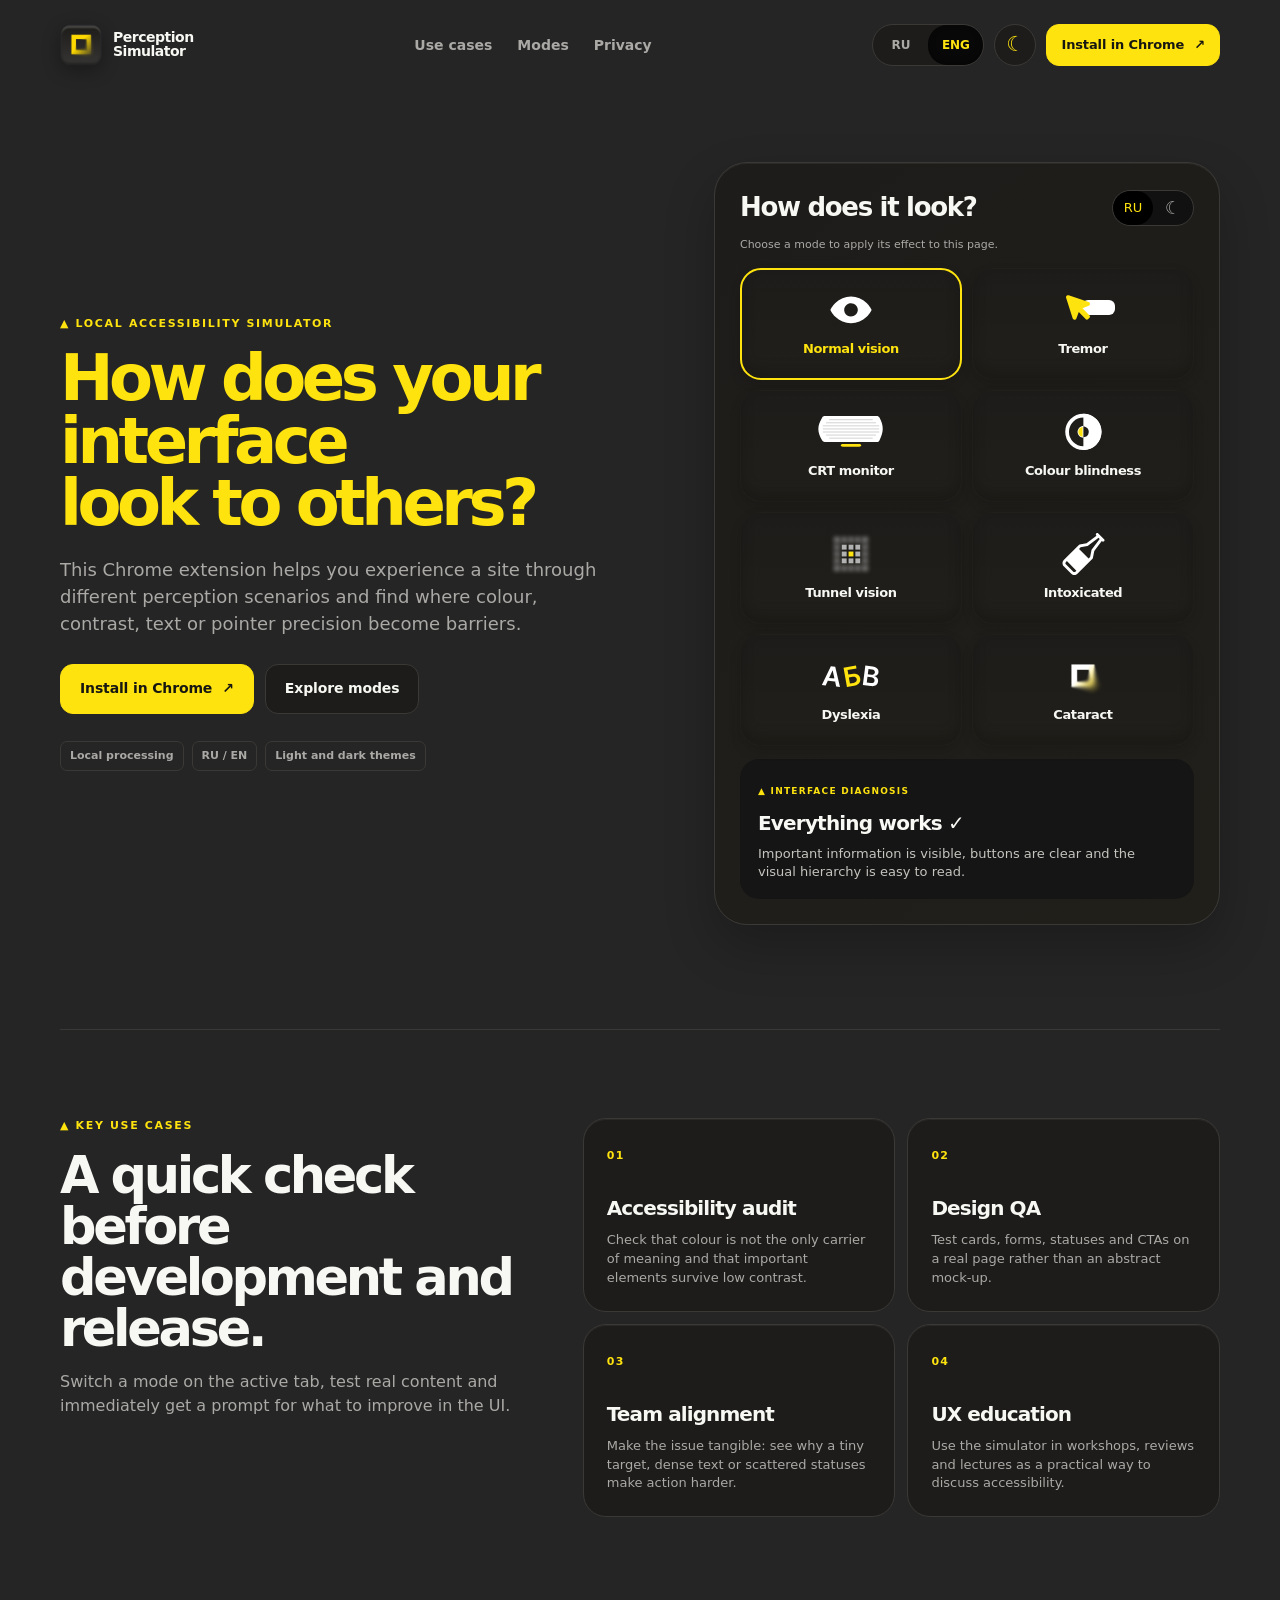
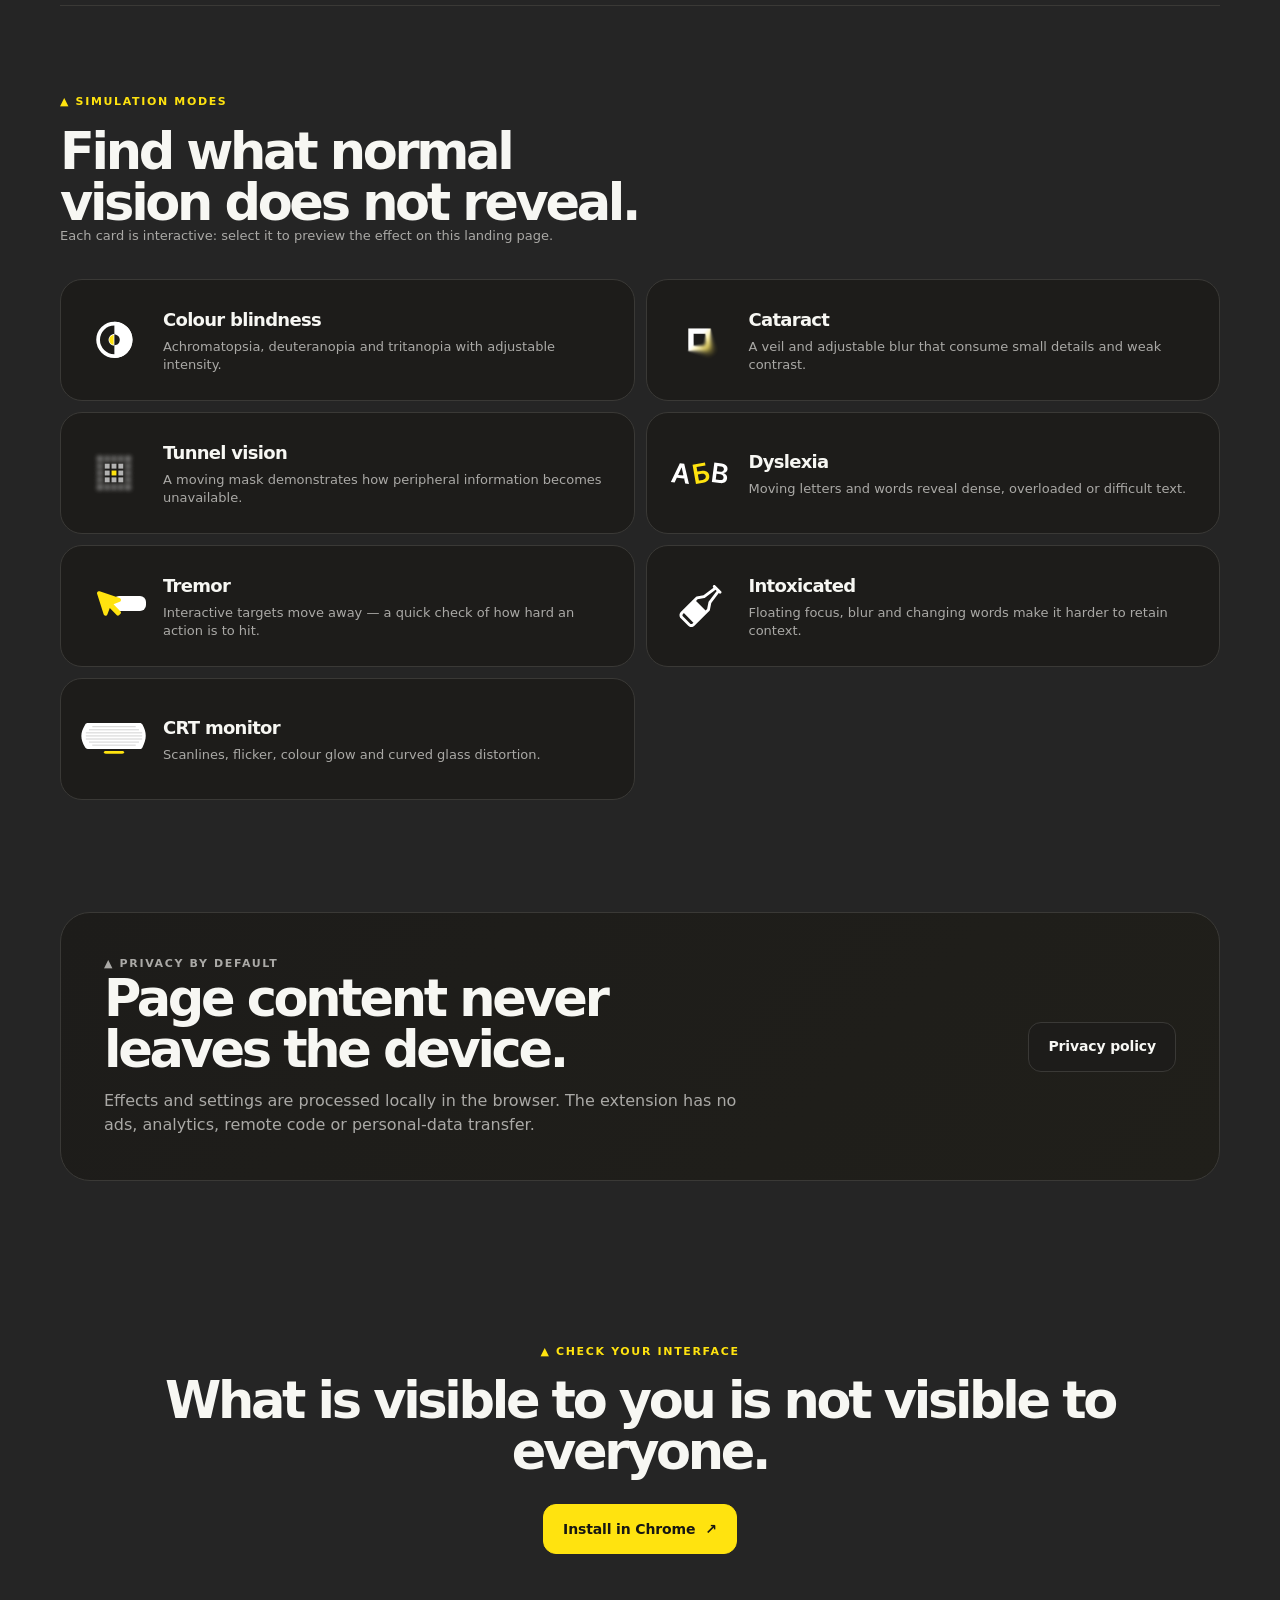
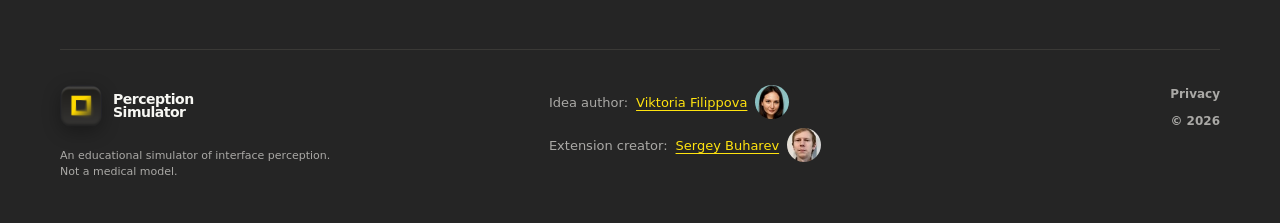
==== commit 7c3f03c0: "Update index.html" ====
--- a/index.html
+++ b/index.html
@@ -9,7 +9,9 @@
     <link rel="icon" type="image/png" href="assets/logo.png">
     <link rel="apple-touch-icon" href="assets/logo.png">
     <link rel="stylesheet" href="styles.css">
-
+<link rel="icon" type="image/png" sizes="512x512" href="/assets/logo.png">
+<link rel="apple-touch-icon" href="/assets/logo.png">
+<meta name="theme-color" content="#252525">
 
 <meta name="yandex-verification" content="58c96ced6cbdc28e" />
 <meta
